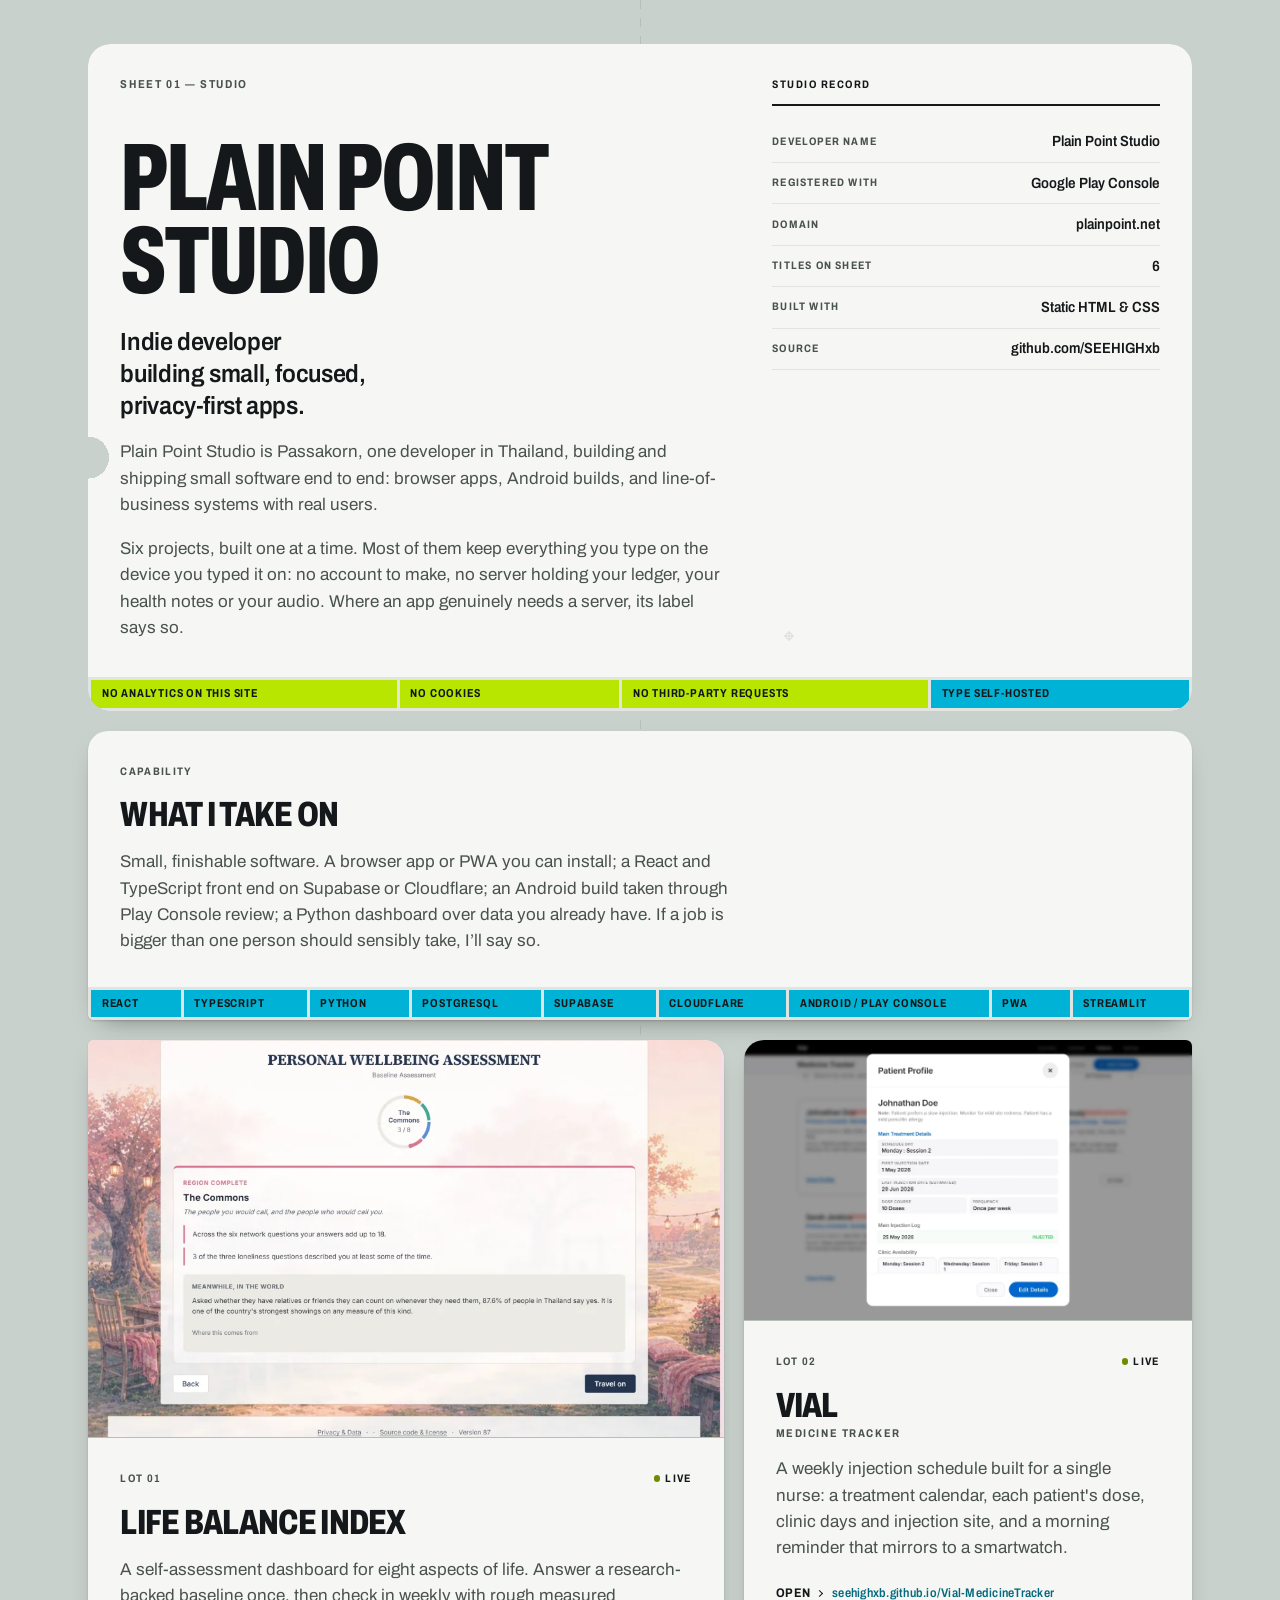
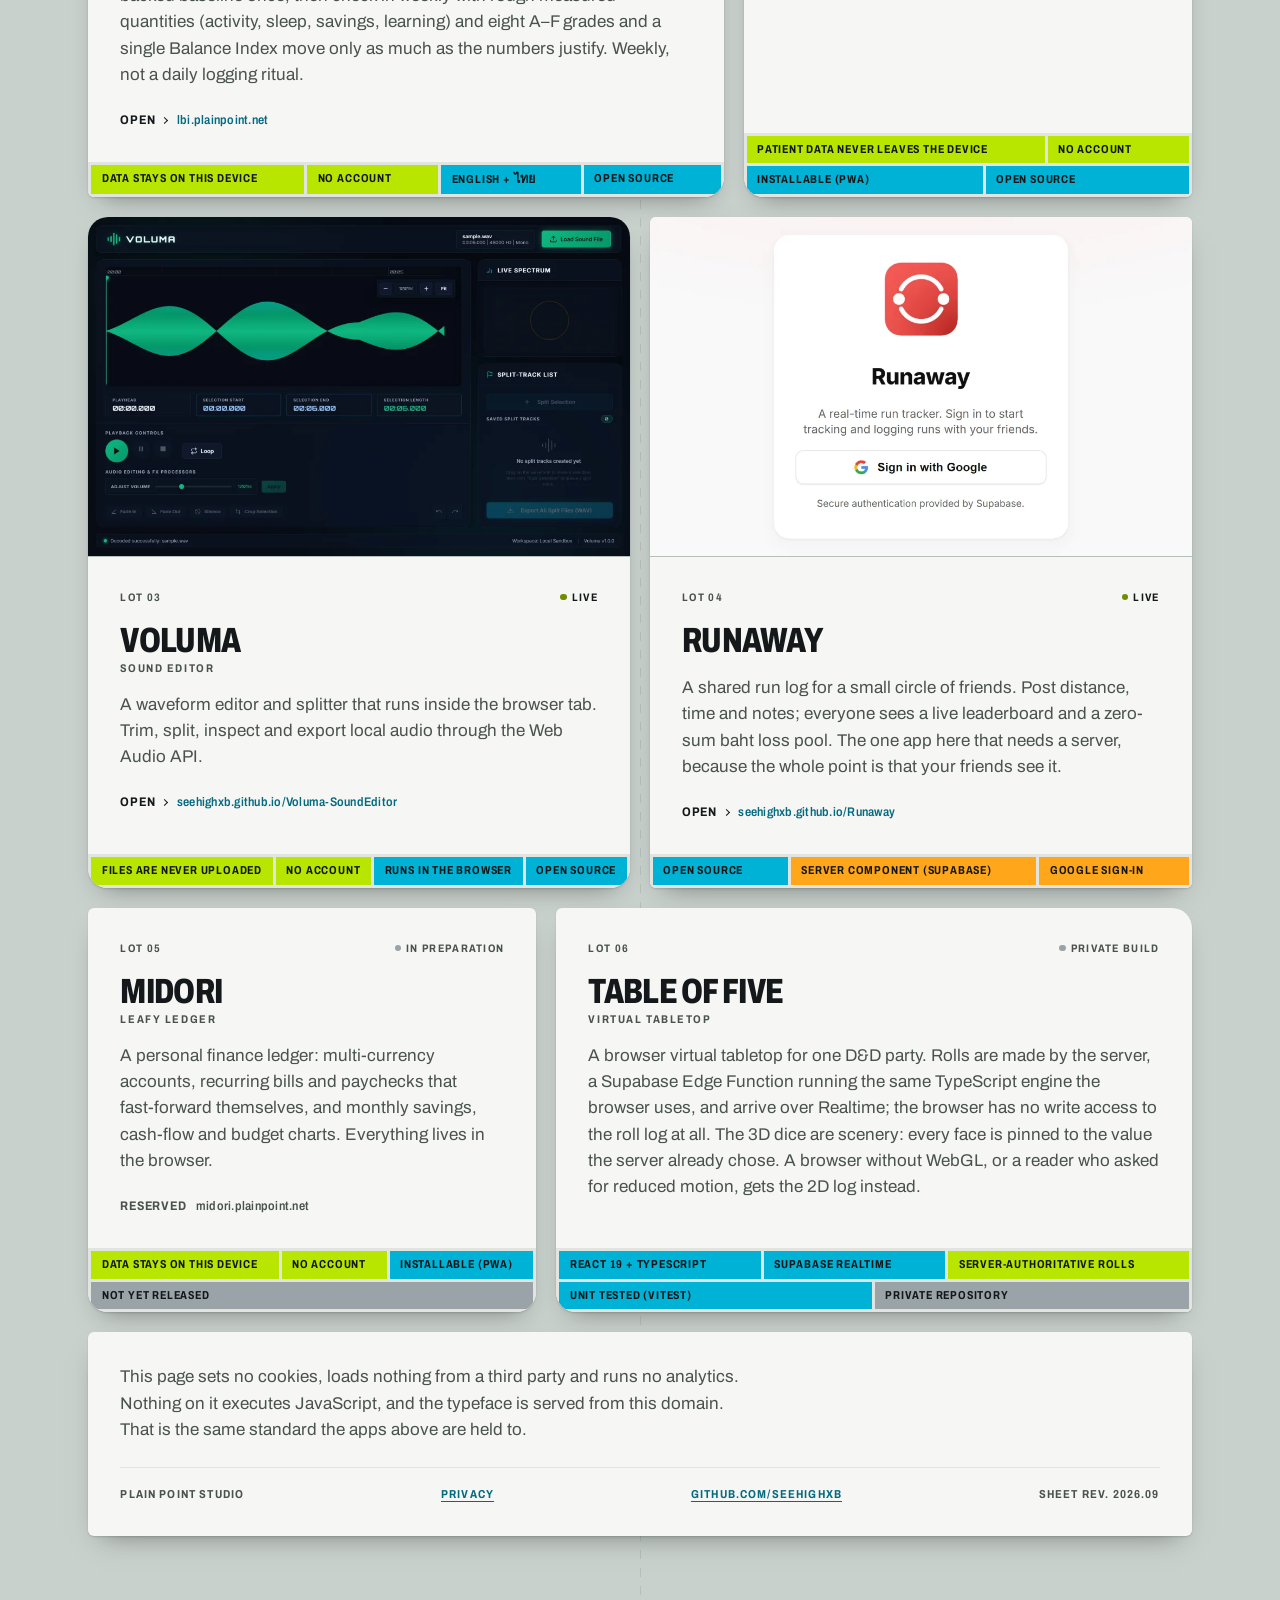
==== index.html @ 654d8df5 "fix: drop the claims School Finance System was backing That project is not on the sheet, so the Djan" ====
<!doctype html>
<html lang="en">
<head>
<meta charset="utf-8">
<meta name="viewport" content="width=device-width, initial-scale=1">
<title>Plain Point Studio — small, focused, privacy-first apps</title>
<meta name="description" content="Plain Point Studio is Passakorn, an indie developer in Thailand building small, focused, privacy-first apps: Life Balance Index, Midori, Vial, Voluma, Runaway and Table of Five.">
<meta name="color-scheme" content="light">
<meta name="theme-color" content="#c9d1cc">
<link rel="canonical" href="https://plainpoint.net/">
<meta property="og:type" content="website">
<meta property="og:url" content="https://plainpoint.net/">
<meta property="og:site_name" content="Plain Point Studio">
<meta property="og:title" content="Plain Point Studio">
<meta property="og:description" content="Indie developer building small, focused, privacy-first apps.">
<meta property="og:image" content="https://plainpoint.net/og.png">
<meta property="og:image:width" content="1200">
<meta property="og:image:height" content="630">
<meta property="og:image:alt" content="Plain Point Studio — indie developer building small, focused, privacy-first apps.">
<meta name="twitter:card" content="summary_large_image">
<link rel="icon" href="favicon.svg" type="image/svg+xml">
<link rel="preload" href="fonts/archivo-latin-var.woff2" as="font" type="font/woff2" crossorigin>
<link rel="stylesheet" href="styles.css">
<script type="application/ld+json">
{
  "@context": "https://schema.org",
  "@type": "Organization",
  "name": "Plain Point Studio",
  "url": "https://plainpoint.net/",
  "description": "Indie developer building small, focused, privacy-first apps.",
  "sameAs": ["https://github.com/SEEHIGHxb"]
}
</script>
</head>
<body>
<!--
THESIS: A developer page that proves its privacy claim instead of asserting it — every app
carries an honest label, including the one that needs a server. Refuses the indie-dev
portfolio's uniform card grid.
OWN-WORLD: A dispensary label sheet. Cool grey liner stock with a perforated backing slit,
die-cut off-white labels in mixed formats and mixed die profiles, condensed Archivo ink, and
saturated auxiliary strips (chartreuse = on-device, amber = notice, cyan = platform).
STORY: A Play reviewer or curious visitor sees a real studio, reads exactly what each app does
with their data, and opens any live app in one click.
FIRST VIEWPORT: Full-width master label — studio name set condensed at display scale and the
tagline beneath on the left, the studio record and registration mark filling the right field,
and this site's own auxiliary strips across the foot as first proof.
FORM: Dispensary label sheet; candidate 4 of the grounded list; staging kept native to the
sheet (mixed die profiles, tab notch, asymmetric first catalogue row); seed key 5f1e00cd.
FINISH: unreviewed and undocumented is unfinished; this build ends with the finish review, the verdict, and DESIGN.md
-->

<a class="skip" href="#catalogue">Skip to the apps</a>

<div class="sheet">

  <header class="label label--master">
    <div class="label__body master">
      <div>
        <p class="stock">Sheet 01 — Studio</p>
        <h1>Plain&nbsp;Point<br>Studio</h1>
        <p class="lede">Indie developer building small, focused, privacy-first apps.</p>
        <p class="prose">Plain Point Studio is Passakorn, one developer in Thailand, building and
          shipping small software end to end: browser apps, Android builds, and line-of-business
          systems with real users.</p>
        <p class="prose">Six projects, built one at a time. Most of them keep everything you type
          on the device you typed it on: no account to make, no server holding your ledger,
          your health notes or your audio. Where an app genuinely needs a server, its label
          says so.</p>
      </div>

      <div class="record">
        <p class="record__title">Studio record</p>
        <dl class="record__list">
          <div><dt>Developer name</dt><dd>Plain Point Studio</dd></div>
          <div><dt>Registered with</dt><dd>Google Play Console</dd></div>
          <div><dt>Domain</dt><dd>plainpoint.net</dd></div>
          <div><dt>Titles on sheet</dt><dd>6</dd></div>
          <div><dt>Built with</dt><dd>Static HTML &amp; CSS</dd></div>
          <div><dt>Source</dt><dd>github.com/SEEHIGHxb</dd></div>
        </dl>
        <svg class="reg" viewBox="0 0 40 40" aria-hidden="true" focusable="false">
          <circle cx="20" cy="20" r="13" fill="none" stroke="currentColor" stroke-width="1.5"/>
          <circle cx="20" cy="20" r="4.5" fill="none" stroke="currentColor" stroke-width="1.5"/>
          <path d="M20 0v11M20 29v11M0 20h11M29 20h11" stroke="currentColor" stroke-width="1.5"/>
        </svg>
      </div>
    </div>
    <ul class="strips" role="list">
      <li class="strip strip--good">No analytics on this site</li>
      <li class="strip strip--good">No cookies</li>
      <li class="strip strip--good">No third-party requests</li>
      <li class="strip strip--info">Type self-hosted</li>
    </ul>
  </header>

  <section class="label label--brief" aria-labelledby="brief">
    <div class="label__body">
      <p class="lot"><span>Capability</span></p>
      <h2 class="brief__h" id="brief">What I take on</h2>
      <p class="prose">Small, finishable software. A browser app or PWA you can install; a React
        and TypeScript front end on Supabase or Cloudflare; an Android build taken through Play
        Console review; a Python dashboard over data you already have. If a job is bigger than one
        person should sensibly take, I’ll say so.</p>
    </div>
    <ul class="strips" role="list">
      <li class="strip strip--info">React</li>
      <li class="strip strip--info">TypeScript</li>
      <li class="strip strip--info">Python</li>
      <li class="strip strip--info">PostgreSQL</li>
      <li class="strip strip--info">Supabase</li>
      <li class="strip strip--info">Cloudflare</li>
      <li class="strip strip--info">Android / Play Console</li>
      <li class="strip strip--info">PWA</li>
      <li class="strip strip--info">Streamlit</li>
    </ul>
  </section>

  <main class="catalogue" id="catalogue" tabindex="-1">
    <h2 class="sr-only">Apps by Plain Point Studio</h2>

    <article class="label label--wide">
      <div class="specimen">
        <img src="shots/lbi.webp" width="1000" height="625" loading="lazy" decoding="async"
          alt="Life Balance Index: a region summary card headed The Commons, with a progress ring reading three of eight and a Thailand benchmark figure beneath it.">
      </div>
      <div class="label__body">
        <p class="lot"><span>Lot 01</span><span class="lot__state is-live">Live</span></p>
        <h3><a href="https://lbi.plainpoint.net/" target="_blank" rel="noopener">Life Balance Index<span class="sr-only"> (openslbi.plainpoint.net in a new tab)</span></a></h3>
        <p class="prose">A self-assessment dashboard for eight aspects of life. Answer a
          research-backed baseline once, then check in weekly with rough measured quantities
          (activity, sleep, savings, learning) and eight A–F grades and a single Balance Index
          move only as much as the numbers justify. Weekly, not a daily logging ritual.</p>
        <p class="go"><span class="go__do">Open</span><span class="go__host">lbi.plainpoint.net</span></p>
      </div>
      <ul class="strips" role="list">
        <li class="strip strip--good">Data stays on this device</li>
        <li class="strip strip--good">No account</li>
        <li class="strip strip--info">English + <span lang="th" class="th">ไทย</span></li>
        <li class="strip strip--info">Open source</li>
      </ul>
    </article>
    <article class="label label--tall">
      <div class="specimen">
        <img src="shots/vial.webp" width="1000" height="625" loading="lazy" decoding="async"
          alt="Vial: a patient profile dialog showing schedule day, first and last injection dates, dose course, frequency and an injection log.">
      </div>
      <div class="label__body">
        <p class="lot"><span>Lot 02</span><span class="lot__state is-live">Live</span></p>
        <h3><a href="https://seehighxb.github.io/Vial-MedicineTracker/" target="_blank" rel="noopener">Vial<span class="sr-only"> (opensseehighxb.github.io/Vial-MedicineTracker in a new tab)</span></a><span class="sub">Medicine Tracker</span></h3>
        <p class="prose">A weekly injection schedule built for a single nurse: a treatment
          calendar, each patient's dose, clinic days and injection site, and a morning
          reminder that mirrors to a smartwatch.</p>
        <p class="go"><span class="go__do">Open</span><span class="go__host">seehighxb.github.io/Vial-MedicineTracker</span></p>
      </div>
      <ul class="strips" role="list">
        <li class="strip strip--good">Patient data never leaves the device</li>
        <li class="strip strip--good">No account</li>
        <li class="strip strip--info">Installable (PWA)</li>
        <li class="strip strip--info">Open source</li>
      </ul>
    </article>
    <article class="label label--halfA">
      <div class="specimen">
        <img src="shots/voluma.webp" width="1000" height="625" loading="lazy" decoding="async"
          alt="Voluma: a dark waveform editor with a decoded six-second file, playback and fade controls, and a split-track panel.">
      </div>
      <div class="label__body">
        <p class="lot"><span>Lot 03</span><span class="lot__state is-live">Live</span></p>
        <h3><a href="https://seehighxb.github.io/Voluma-SoundEditor/" target="_blank" rel="noopener">Voluma<span class="sr-only"> (opensseehighxb.github.io/Voluma-SoundEditor in a new tab)</span></a><span class="sub">Sound Editor</span></h3>
        <p class="prose">A waveform editor and splitter that runs inside the browser tab. Trim,
          split, inspect and export local audio through the Web Audio API.</p>
        <p class="go"><span class="go__do">Open</span><span class="go__host">seehighxb.github.io/Voluma-SoundEditor</span></p>
      </div>
      <ul class="strips" role="list">
        <li class="strip strip--good">Files are never uploaded</li>
        <li class="strip strip--good">No account</li>
        <li class="strip strip--info">Runs in the browser</li>
        <li class="strip strip--info">Open source</li>
      </ul>
    </article>
    <article class="label label--halfB">
      <div class="specimen">
        <img src="shots/runaway.webp" width="1000" height="625" loading="lazy" decoding="async"
          alt="Runaway: the sign-in card, offering Google sign-in through Supabase.">
      </div>
      <div class="label__body">
        <p class="lot"><span>Lot 04</span><span class="lot__state is-live">Live</span></p>
        <h3><a href="https://seehighxb.github.io/Runaway/" target="_blank" rel="noopener">Runaway<span class="sr-only"> (opensseehighxb.github.io/Runaway in a new tab)</span></a></h3>
        <p class="prose">A shared run log for a small circle of friends. Post distance, time and
          notes; everyone sees a live leaderboard and a zero-sum baht loss pool. The one app
          here that needs a server, because the whole point is that your friends see it.</p>
        <p class="go"><span class="go__do">Open</span><span class="go__host">seehighxb.github.io/Runaway</span></p>
      </div>
      <ul class="strips" role="list">
        <li class="strip strip--info">Open source</li>
        <li class="strip strip--note">Server component (Supabase)</li>
        <li class="strip strip--note">Google sign-in</li>
      </ul>
    </article>
    <article class="label label--short">
      <div class="label__body">
        <p class="lot"><span>Lot 05</span><span class="lot__state is-pending">In preparation</span></p>
        <h3>Midori<span class="sub">Leafy Ledger</span></h3>
        <p class="prose">A personal finance ledger: multi-currency accounts, recurring bills and
          paychecks that fast-forward themselves, and monthly savings, cash-flow and budget
          charts. Everything lives in the browser.</p>
        <p class="go go--pending"><span class="go__do">Reserved</span><span class="go__host">midori.plainpoint.net</span></p>
      </div>
      <ul class="strips" role="list">
        <li class="strip strip--good">Data stays on this device</li>
        <li class="strip strip--good">No account</li>
        <li class="strip strip--info">Installable (PWA)</li>
        <li class="strip strip--hold">Not yet released</li>
      </ul>
    </article>
    <article class="label label--long">
      <div class="label__body">
        <p class="lot"><span>Lot 06</span><span class="lot__state is-pending">Private build</span></p>
        <h3>Table of Five<span class="sub">Virtual Tabletop</span></h3>
        <p class="prose">A browser virtual tabletop for one D&amp;D party. Rolls are made by the
          server, a Supabase Edge Function running the same TypeScript engine the browser uses, and
          arrive over Realtime; the browser has no write access to the roll log at all. The 3D dice
          are scenery: every face is pinned to the value the server already chose. A browser without
          WebGL, or a reader who asked for reduced motion, gets the 2D log instead.</p>
      </div>
      <ul class="strips" role="list">
        <li class="strip strip--info">React 19 + TypeScript</li>
        <li class="strip strip--info">Supabase Realtime</li>
        <li class="strip strip--good">Server-authoritative rolls</li>
        <li class="strip strip--info">Unit tested (Vitest)</li>
        <li class="strip strip--hold">Private repository</li>
      </ul>
    </article>
  </main>

  <footer class="label label--footer">
    <div class="label__body">
      <p class="prose">This page sets no cookies, loads nothing from a third party and runs no
        analytics. Nothing on it executes JavaScript, and the typeface is served from this
        domain. That is the same standard the apps above are held to.</p>
      <p class="colophon">
        <span>Plain Point Studio</span>
        <span><a href="/privacy.html">Privacy</a></span>
        <span><a href="https://github.com/SEEHIGHxb" target="_blank" rel="noopener">github.com/SEEHIGHxb</a></span>
        <span>Sheet rev. 2026.09</span>
      </p>
    </div>
  </footer>

</div>
</body>
</html>
---- styles.css ----
@font-face {
  font-family: "Archivo";
  src: url("fonts/archivo-latin-var.woff2") format("woff2");
  font-weight: 100 900;
  font-stretch: 62% 125%;
  font-style: normal;
  font-display: swap;
  unicode-range: U+0000-00FF, U+0131, U+0152-0153, U+02BB-02BC, U+02C6, U+02DA, U+02DC,
    U+2000-206F, U+2074, U+20AC, U+2122, U+2191, U+2193, U+2212, U+2215, U+FEFF, U+FFFD;
}

@font-face {
  font-family: "Archivo";
  src: url("fonts/archivo-latin-ext-var.woff2") format("woff2");
  font-weight: 100 900;
  font-stretch: 62% 125%;
  font-style: normal;
  font-display: swap;
  unicode-range: U+0100-024F, U+0259, U+1E00-1EFF, U+2020, U+20A0-20AB, U+20AD-20CF,
    U+2113, U+2C60-2C7F, U+A720-A7FF;
}

:root {
  --liner: #c9d1cc;
  --liner-deep: #a9b4ae;
  --liner-line: #b6c0ba;
  --stock: #f6f7f4;
  --stock-back: #e2e5df;
  --ink: #15181a;
  --ink-soft: #4a524e;
  --good: #b8e600;
  --note: #ffa61a;
  --info: #00b3d6;
  --hold: #9aa3a8;
  --url: #056a80;
  --radius: 14px;
  --ease: cubic-bezier(0.16, 1, 0.3, 1);
}

*,
*::before,
*::after { box-sizing: border-box; }

html { -webkit-text-size-adjust: 100%; }

body {
  margin: 0;
  background-color: var(--liner);
  background-image:
    repeating-linear-gradient(to bottom, var(--liner-line) 0 9px, transparent 9px 18px);
  background-size: 1px 100%;
  background-position: 50% 0;
  background-repeat: repeat-y;
  color: var(--ink);
  font-family: "Archivo", "Helvetica Neue", Arial, sans-serif;
  font-size: clamp(1rem, 0.96rem + 0.2vw, 1.0625rem);
  line-height: 1.55;
  font-variant-numeric: tabular-nums;
}

.sr-only {
  position: absolute;
  width: 1px;
  height: 1px;
  padding: 0;
  margin: -1px;
  overflow: hidden;
  clip-path: inset(50%);
  white-space: nowrap;
}

.skip {
  position: absolute;
  left: -9999px;
  top: 0;
  z-index: 10;
  background: var(--ink);
  color: var(--stock);
  padding: 0.75rem 1.25rem;
  font-weight: 700;
  text-decoration: none;
}

.skip:focus { left: 0; }

a { color: inherit; }

/* :focus first so Safari < 15.4, which discards the :focus-visible rules, still shows a ring */
:focus {
  outline: 3px solid var(--ink);
  outline-offset: 3px;
}

:focus:not(:focus-visible) { outline: none; }

:focus-visible {
  outline: 3px solid var(--ink);
  outline-offset: 3px;
}

/* the click target is the whole label body, so put the ring there too */
@supports selector(:has(a)) {
  .label__body h3 a:focus-visible { outline: none; }

  .catalogue .label:has(h3 a:focus-visible) {
    outline: 3px solid var(--ink);
    outline-offset: 3px;
  }
}

/* ---------- the sheet ---------- */

.sheet {
  max-width: 1180px;
  margin: 0 auto;
  padding: clamp(1rem, 3.4vw, 3rem) clamp(0.9rem, 3vw, 2.5rem) clamp(2.5rem, 6vw, 5rem);
  display: grid;
  gap: clamp(0.75rem, 1.6vw, 1.25rem);
}

/* ---------- labels ---------- */

.label {
  position: relative;
  background: var(--stock);
  border-radius: var(--radius);
  box-shadow: 0 1px 2px rgba(21, 24, 26, 0.16), 0 12px 26px -14px rgba(21, 24, 26, 0.5);
  overflow: hidden;
  display: flex;
  flex-direction: column;
  transition: transform 0.4s var(--ease), box-shadow 0.4s var(--ease);
}

.label__body {
  position: relative; /* scopes the stretched link so it never covers the strips */
  padding: clamp(1.25rem, 2.6vw, 2rem);
  flex: 1;
}

/* mixed die profiles — each format is cut differently */
.label--master {
  border-radius: 22px;
  -webkit-mask-image: radial-gradient(circle 21px at 0 62%, transparent 21px, #000 21px);
  mask-image: radial-gradient(circle 21px at 0 62%, transparent 21px, #000 21px);
  -webkit-mask-repeat: no-repeat;
  mask-repeat: no-repeat;
}

.label--wide { border-radius: 6px 20px 20px 6px; }
.label--tall { border-radius: 20px 6px 6px 20px; }
.label--halfA { border-radius: 20px; }
.label--halfB { border-radius: 6px; }
.label--short { border-radius: 6px 6px 20px 20px; }
.label--long { border-radius: 6px 20px 6px 20px; }
.label--brief { border-radius: 20px 20px 6px 6px; }
.label--footer { border-radius: 6px; }

.catalogue .label:hover,
.catalogue .label:focus-within {
  transform: translateY(-3px);
  box-shadow: 0 2px 4px rgba(21, 24, 26, 0.18), 0 26px 40px -20px rgba(21, 24, 26, 0.62);
}

/* whole label is the link target */
.label__body h3 a::before {
  content: "";
  position: absolute;
  inset: 0;
  z-index: 1;
}

/* ---------- master label ---------- */

.label--master .label__body { padding-bottom: clamp(1.5rem, 3vw, 2.25rem); }

.stock {
  margin: 0 0 clamp(1.5rem, 4vw, 2.75rem);
  font-size: 0.72rem;
  font-weight: 700;
  font-stretch: 84%;
  letter-spacing: 0.14em;
  text-transform: uppercase;
  color: var(--ink-soft);
}

h1 {
  margin: 0;
  font-size: clamp(3rem, 11.5vw, 6rem);
  font-weight: 800;
  font-stretch: 66%;
  line-height: 0.86;
  letter-spacing: -0.025em;
  text-transform: uppercase;
}

.lede {
  margin: clamp(1rem, 2vw, 1.5rem) 0 0;
  font-size: clamp(1.1rem, 0.95rem + 0.8vw, 1.55rem);
  font-weight: 600;
  font-stretch: 92%;
  line-height: 1.28;
  letter-spacing: -0.015em;
  max-width: 24ch;
  text-wrap: balance;
}

.prose {
  margin: 1.1rem 0 0;
  max-width: 64ch;
  color: var(--ink-soft);
  text-wrap: pretty;
}

.master {
  display: grid;
  gap: clamp(2rem, 4vw, 3.5rem);
}

.record {
  display: flex;
  flex-direction: column;
  align-items: flex-start;
}

.record__title {
  margin: 0 0 1rem;
  padding-bottom: 0.7rem;
  width: 100%;
  border-bottom: 2px solid var(--ink);
  font-size: 0.68rem;
  font-weight: 700;
  font-stretch: 84%;
  letter-spacing: 0.14em;
  text-transform: uppercase;
}

.record__list {
  margin: 0;
  width: 100%;
}

.record__list > div {
  display: flex;
  flex-wrap: wrap;
  justify-content: space-between;
  gap: 0.25rem 1rem;
  padding: 0.55rem 0;
  border-bottom: 1px solid var(--stock-back);
}

.record__list dt {
  font-size: 0.68rem;
  font-weight: 700;
  font-stretch: 84%;
  letter-spacing: 0.11em;
  text-transform: uppercase;
  color: var(--ink-soft);
  padding-top: 0.15rem;
}

.record__list dd {
  margin: 0;
  font-weight: 600;
  font-stretch: 88%;
  font-size: 0.92rem;
  text-align: right;
}

.reg {
  width: 34px;
  height: 34px;
  margin-top: auto;
  padding-top: 1.5rem;
  color: var(--liner-deep);
}

/* ---------- auxiliary strips ---------- */

.strips {
  list-style: none;
  display: flex;
  flex-wrap: wrap;
  gap: 3px;
  margin: 0;
  padding: 3px;
  background: var(--stock-back);
}

.strip {
  flex: 1 1 auto;
  padding: 0.6em 0.9em;
  font-size: 0.72rem;
  font-weight: 700;
  font-stretch: 80%;
  letter-spacing: 0.07em;
  line-height: 1.2;
  text-transform: uppercase;
  color: var(--ink);
  white-space: nowrap;
}

/* Thai is outside the Archivo subset — name the fallback rather than leave it to chance */
.th {
  font-family: "Noto Sans Thai", "Leelawadee UI", "Thonburi", sans-serif;
  font-weight: 700;
  font-size: 1.1em;
  text-transform: none;
  letter-spacing: normal;
}

.strip--good { background: var(--good); }
.strip--note { background: var(--note); }
.strip--info { background: var(--info); }
.strip--hold { background: var(--hold); }

/* ---------- specimen window: the app itself, printed on the label ---------- */

.specimen {
  background: var(--stock-back);
  border-bottom: 1px solid var(--liner-line);
}

.specimen img {
  display: block;
  width: 100%;
  height: auto;
}

/* ---------- catalogue ---------- */

.catalogue {
  display: grid;
  grid-template-columns: repeat(12, 1fr);
  gap: clamp(0.75rem, 1.6vw, 1.25rem);
}

.catalogue > .label--wide { grid-column: span 7; }   /* row 1: both carry a specimen */
.catalogue > .label--tall { grid-column: span 5; }
.catalogue > .label--halfA { grid-column: span 6; }  /* row 2: both carry a specimen */
.catalogue > .label--halfB { grid-column: span 6; }
.catalogue > .label--short { grid-column: span 5; }  /* row 3: both are text only */
.catalogue > .label--long { grid-column: span 7; }

.lot {
  display: flex;
  justify-content: space-between;
  gap: 1rem;
  margin: 0 0 1.1rem;
  font-size: 0.68rem;
  font-weight: 700;
  font-stretch: 84%;
  letter-spacing: 0.12em;
  text-transform: uppercase;
  color: var(--ink-soft);
}

.lot__state {
  display: inline-flex;
  align-items: center;
  gap: 0.45em;
  color: var(--ink);
}

.lot__state::before {
  content: "";
  width: 0.6em;
  height: 0.6em;
  border-radius: 50%;
  background: currentColor;
}

.is-live::before { background: #6f8c00; }
.is-pending::before { background: var(--hold); }
.is-pending { color: var(--ink-soft); }

h3,
.brief__h {
  margin: 0;
  font-size: clamp(1.5rem, 1.15rem + 1.3vw, 2.25rem);
  font-weight: 800;
  font-stretch: 74%;
  line-height: 0.98;
  letter-spacing: -0.02em;
  text-transform: uppercase;
}

h3 a { text-decoration: none; }

.label:hover h3 a,
.label:focus-within h3 a {
  text-decoration: underline;
  text-decoration-thickness: 2px;
  text-underline-offset: 5px;
}

h3 .sub {
  display: block;
  margin-top: 0.35rem;
  font-size: 0.7rem;
  font-weight: 700;
  font-stretch: 84%;
  letter-spacing: 0.14em;
  color: var(--ink-soft);
}

.go {
  display: flex;
  flex-wrap: wrap;
  align-items: baseline;
  gap: 0.2rem 0.6rem;
  margin: 1.4rem 0 0;
  font-size: 0.78rem;
  font-weight: 700;
  font-stretch: 86%;
  letter-spacing: 0.06em;
  text-transform: uppercase;
}

/* drawn, not typed: U+2192 is absent from the Archivo subset and would fall back */
.go__do::after {
  content: "";
  display: inline-block;
  width: 0.4em;
  height: 0.4em;
  margin-left: 0.55em;
  vertical-align: 0.05em;
  border-top: 0.11em solid currentColor;
  border-right: 0.11em solid currentColor;
  transform: rotate(45deg);
  transition: transform 0.35s var(--ease);
}

.label:hover .go__do::after,
.label:focus-within .go__do::after { transform: rotate(45deg) translate(3px, -3px); }

.go__host {
  font-weight: 600;
  letter-spacing: 0.02em;
  text-transform: none;
  color: var(--url);
  overflow-wrap: break-word; /* Safari < 15.4 drops `anywhere` entirely */
  overflow-wrap: anywhere;
}

.go--pending { color: var(--ink-soft); }
.go--pending .go__do::after { display: none; }
.go--pending .go__host { color: var(--ink-soft); }

/* ---------- policy sheet ---------- */

main#policy {
  display: grid;
  gap: clamp(0.75rem, 1.6vw, 1.25rem);
}

.policy h2 {
  margin: 0 0 0.9rem;
  font-size: clamp(1.5rem, 1.15rem + 1.3vw, 2.25rem);
  font-weight: 800;
  font-stretch: 74%;
  line-height: 1;
  letter-spacing: -0.02em;
  text-transform: uppercase;
}

.policy h3 {
  margin: 1.6rem 0 0;
  font-size: 0.72rem;
  font-weight: 700;
  font-stretch: 84%;
  letter-spacing: 0.13em;
  text-transform: uppercase;
  color: var(--ink-soft);
}

.policy h3 + .prose,
.policy h3 + .plain { margin-top: 0.5rem; }

.policy .prose strong { color: var(--ink); }

.policy a {
  color: var(--url);
  text-decoration: underline;
  text-underline-offset: 3px;
}

.plain {
  margin: 1.1rem 0 0;
  padding-left: 1.1rem;
  max-width: 64ch;
  color: var(--ink-soft);
}

.plain li { margin-bottom: 0.4rem; }

.table-scroll {
  margin-top: 1.1rem;
  overflow-x: auto;
}

.grid {
  width: 100%;
  border-collapse: collapse;
  font-size: 0.92rem;
}

.grid th,
.grid td {
  padding: 0.6rem 0.9rem 0.6rem 0;
  text-align: left;
  border-bottom: 1px solid var(--stock-back);
}

.grid thead th {
  font-size: 0.68rem;
  font-weight: 700;
  font-stretch: 84%;
  letter-spacing: 0.12em;
  text-transform: uppercase;
  color: var(--ink-soft);
  border-bottom: 2px solid var(--ink);
}

.grid tbody th {
  font-weight: 600;
  font-stretch: 88%;
}

.grid td { color: var(--ink-soft); }

/* ---------- footer ---------- */

.label--footer .prose { margin-top: 0; }

.colophon {
  display: flex;
  flex-wrap: wrap;
  gap: 0.5rem clamp(1.25rem, 3vw, 2.5rem);
  margin: 1.5rem 0 0;
  padding-top: 1.1rem;
  border-top: 1px solid var(--stock-back);
  font-size: 0.72rem;
  font-weight: 700;
  font-stretch: 84%;
  letter-spacing: 0.1em;
  text-transform: uppercase;
  color: var(--ink-soft);
}

.colophon a {
  color: var(--url);
  text-decoration: underline;
  text-underline-offset: 3px;
}

.colophon { justify-content: space-between; }

/* ---------- adaptation ---------- */

@media (min-width: 900px) {
  .master { grid-template-columns: minmax(0, 1.55fr) minmax(280px, 1fr); }
}

@media (max-width: 1000px) {
  .catalogue > .label { grid-column: span 6; }
  .catalogue > .label--wide,
  .catalogue > .label--long { grid-column: span 12; }
}

@media (max-width: 680px) {
  body { background-image: none; }
  .catalogue > .label { grid-column: span 12; }
  .strip { flex: 1 1 45%; white-space: normal; }
  .lede { max-width: none; }
  .label--master {
    -webkit-mask-image: none;
    mask-image: none;
  }
}

/* ---------- one authored moment: the sheet is laid down ---------- */

@media (prefers-reduced-motion: no-preference) {
  .label { animation: settle 0.7s var(--ease) backwards; }
  .label--master { animation-delay: 0.04s; --tilt: -0.4deg; }
  .catalogue > .label:nth-child(2) { animation-delay: 0.16s; --tilt: 0.5deg; }
  .catalogue > .label:nth-child(3) { animation-delay: 0.24s; --tilt: -0.6deg; }
  .catalogue > .label:nth-child(4) { animation-delay: 0.32s; --tilt: 0.45deg; }
  .catalogue > .label:nth-child(5) { animation-delay: 0.4s; --tilt: -0.35deg; }
  .catalogue > .label:nth-child(6) { animation-delay: 0.48s; --tilt: 0.55deg; }
  .catalogue > .label:nth-child(7) { animation-delay: 0.56s; --tilt: -0.5deg; }
  .label--brief { animation-delay: 0.12s; --tilt: 0.35deg; }
  .label--footer { animation-delay: 0.64s; --tilt: 0.3deg; }
}

@media (prefers-reduced-motion: reduce) {
  .label,
  .go__do::after { transition: none; }
}

@keyframes settle {
  from {
    opacity: 0;
    transform: translateY(14px) rotate(var(--tilt, -0.4deg));
  }
  to {
    opacity: 1;
    transform: none;
  }
}
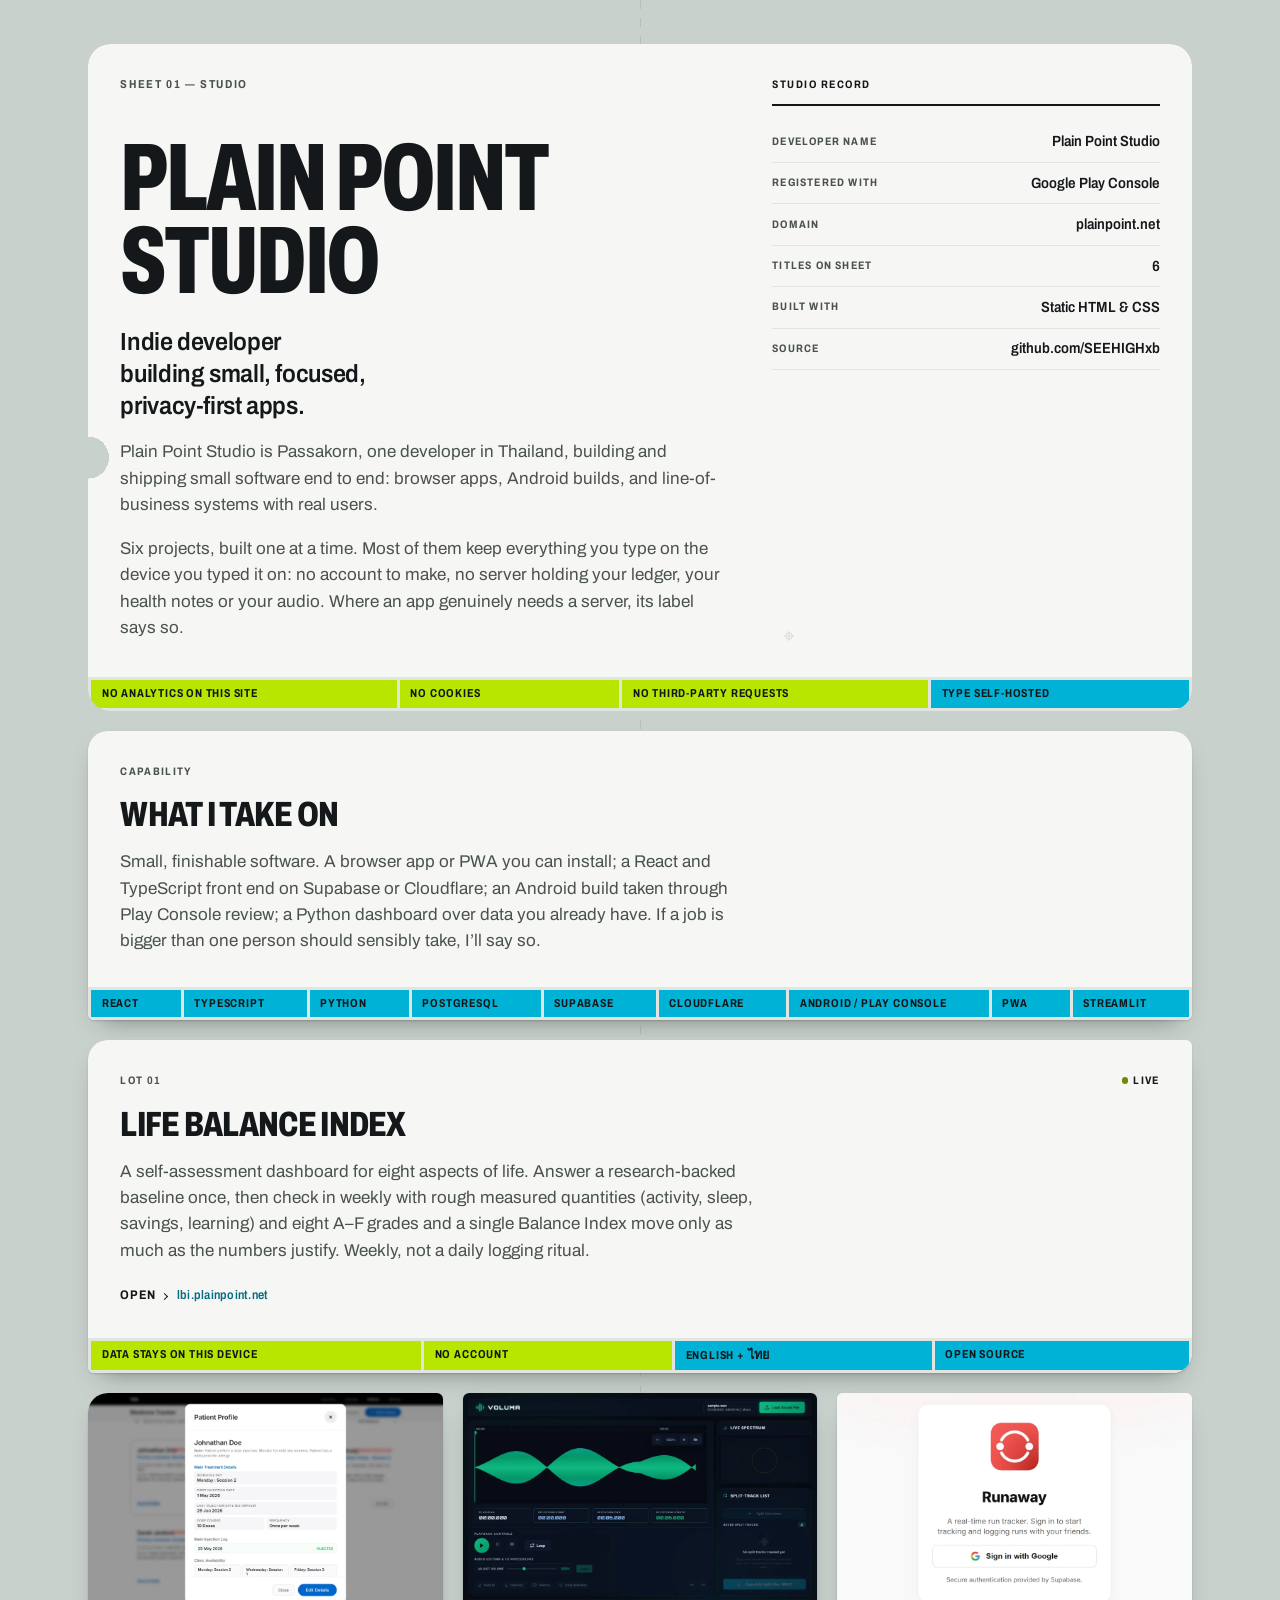
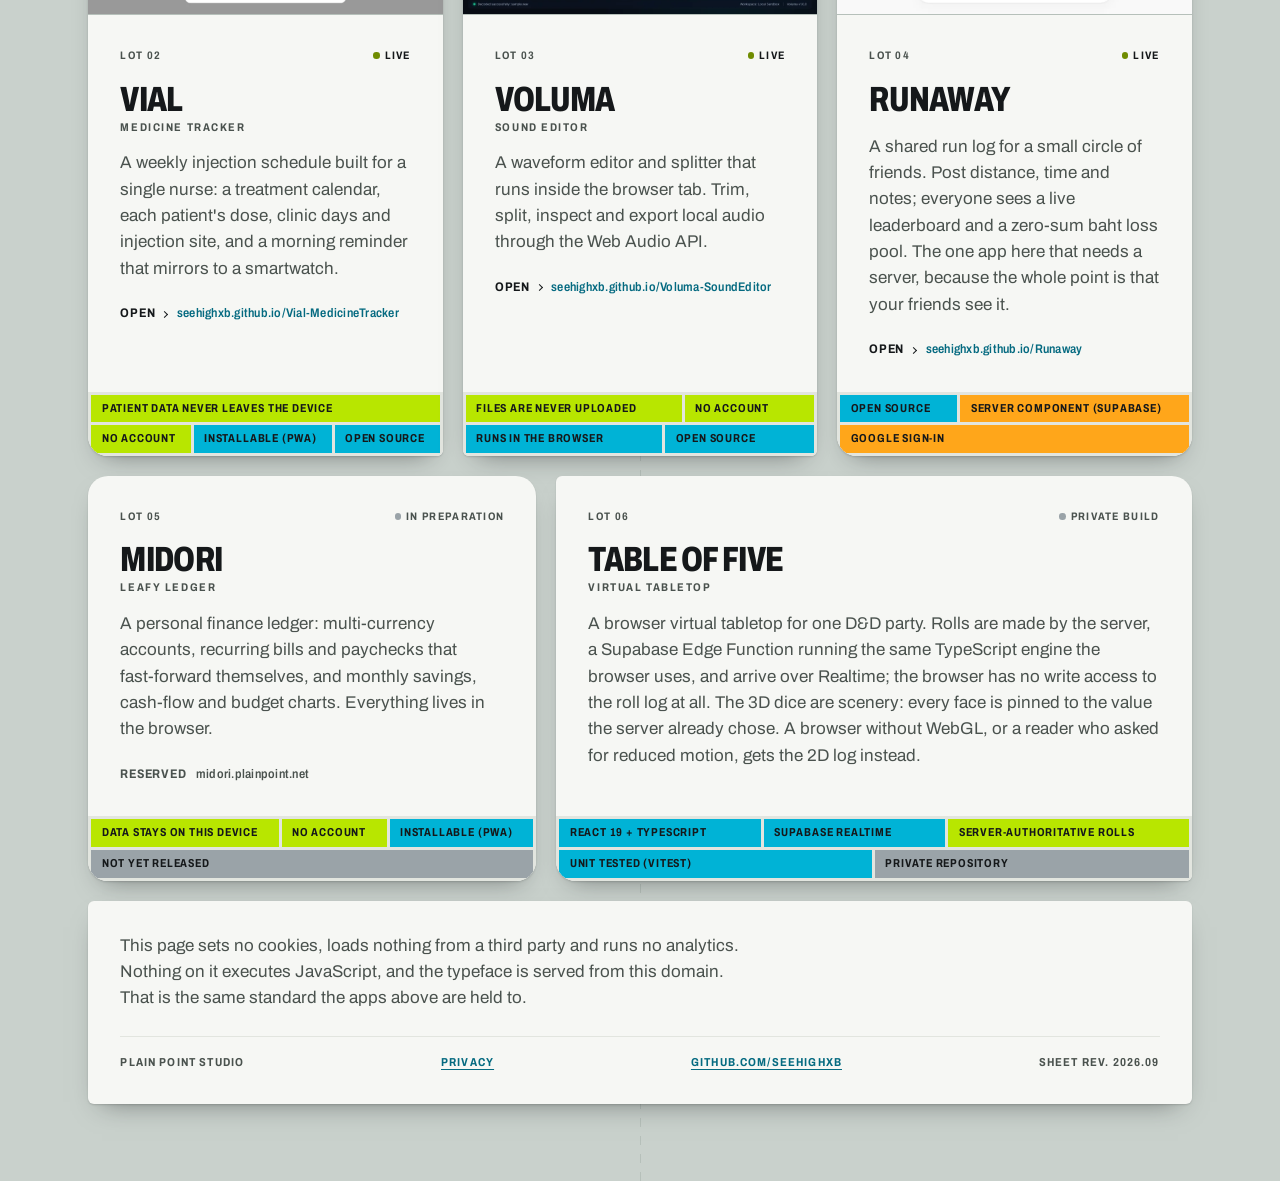
==== commit 662fa0a7: "fix: drop the Life Balance Index specimen Its interface is not final, and a photograph of a design s" ====
--- a/index.html
+++ b/index.html
@@ -119,11 +119,7 @@
   <main class="catalogue" id="catalogue" tabindex="-1">
     <h2 class="sr-only">Apps by Plain Point Studio</h2>
 
-    <article class="label label--wide">
-      <div class="specimen">
-        <img src="shots/lbi.webp" width="1000" height="625" loading="lazy" decoding="async"
-          alt="Life Balance Index: a region summary card headed The Commons, with a progress ring reading three of eight and a Thailand benchmark figure beneath it.">
-      </div>
+    <article class="label label--full">
       <div class="label__body">
         <p class="lot"><span>Lot 01</span><span class="lot__state is-live">Live</span></p>
         <h3><a href="https://lbi.plainpoint.net/" target="_blank" rel="noopener">Life Balance Index<span class="sr-only"> (openslbi.plainpoint.net in a new tab)</span></a></h3>
@@ -140,7 +136,7 @@
         <li class="strip strip--info">Open source</li>
       </ul>
     </article>
-    <article class="label label--tall">
+    <article class="label label--third1">
       <div class="specimen">
         <img src="shots/vial.webp" width="1000" height="625" loading="lazy" decoding="async"
           alt="Vial: a patient profile dialog showing schedule day, first and last injection dates, dose course, frequency and an injection log.">
@@ -160,7 +156,7 @@
         <li class="strip strip--info">Open source</li>
       </ul>
     </article>
-    <article class="label label--halfA">
+    <article class="label label--third2">
       <div class="specimen">
         <img src="shots/voluma.webp" width="1000" height="625" loading="lazy" decoding="async"
           alt="Voluma: a dark waveform editor with a decoded six-second file, playback and fade controls, and a split-track panel.">
@@ -179,7 +175,7 @@
         <li class="strip strip--info">Open source</li>
       </ul>
     </article>
-    <article class="label label--halfB">
+    <article class="label label--third3">
       <div class="specimen">
         <img src="shots/runaway.webp" width="1000" height="625" loading="lazy" decoding="async"
           alt="Runaway: the sign-in card, offering Google sign-in through Supabase.">
@@ -198,7 +194,7 @@
         <li class="strip strip--note">Google sign-in</li>
       </ul>
     </article>
-    <article class="label label--short">
+    <article class="label label--five">
       <div class="label__body">
         <p class="lot"><span>Lot 05</span><span class="lot__state is-pending">In preparation</span></p>
         <h3>Midori<span class="sub">Leafy Ledger</span></h3>
@@ -214,7 +210,7 @@
         <li class="strip strip--hold">Not yet released</li>
       </ul>
     </article>
-    <article class="label label--long">
+    <article class="label label--seven">
       <div class="label__body">
         <p class="lot"><span>Lot 06</span><span class="lot__state is-pending">Private build</span></p>
         <h3>Table of Five<span class="sub">Virtual Tabletop</span></h3>
--- a/styles.css
+++ b/styles.css
@@ -146,12 +146,12 @@
   mask-repeat: no-repeat;
 }
 
-.label--wide { border-radius: 6px 20px 20px 6px; }
-.label--tall { border-radius: 20px 6px 6px 20px; }
-.label--halfA { border-radius: 20px; }
-.label--halfB { border-radius: 6px; }
-.label--short { border-radius: 6px 6px 20px 20px; }
-.label--long { border-radius: 6px 20px 6px 20px; }
+.label--full { border-radius: 20px 6px 20px 6px; }
+.label--third1 { border-radius: 20px 6px 6px 20px; }
+.label--third2 { border-radius: 6px; }
+.label--third3 { border-radius: 6px 6px 20px 20px; }
+.label--five { border-radius: 20px; }
+.label--seven { border-radius: 6px 20px 6px 20px; }
 .label--brief { border-radius: 20px 20px 6px 6px; }
 .label--footer { border-radius: 6px; }
 
@@ -334,12 +334,12 @@
   gap: clamp(0.75rem, 1.6vw, 1.25rem);
 }
 
-.catalogue > .label--wide { grid-column: span 7; }   /* row 1: both carry a specimen */
-.catalogue > .label--tall { grid-column: span 5; }
-.catalogue > .label--halfA { grid-column: span 6; }  /* row 2: both carry a specimen */
-.catalogue > .label--halfB { grid-column: span 6; }
-.catalogue > .label--short { grid-column: span 5; }  /* row 3: both are text only */
-.catalogue > .label--long { grid-column: span 7; }
+.catalogue > .label--full { grid-column: span 12; }   /* row 1: text only, the full measure */
+.catalogue > .label--third1 { grid-column: span 4; }  /* row 2: all three carry a specimen */
+.catalogue > .label--third2 { grid-column: span 4; }
+.catalogue > .label--third3 { grid-column: span 4; }
+.catalogue > .label--five { grid-column: span 5; }    /* row 3: both are text only */
+.catalogue > .label--seven { grid-column: span 7; }
 
 .lot {
   display: flex;
@@ -563,8 +563,8 @@
 
 @media (max-width: 1000px) {
   .catalogue > .label { grid-column: span 6; }
-  .catalogue > .label--wide,
-  .catalogue > .label--long { grid-column: span 12; }
+  .catalogue > .label--full,
+  .catalogue > .label--seven { grid-column: span 12; }
 }
 
 @media (max-width: 680px) {
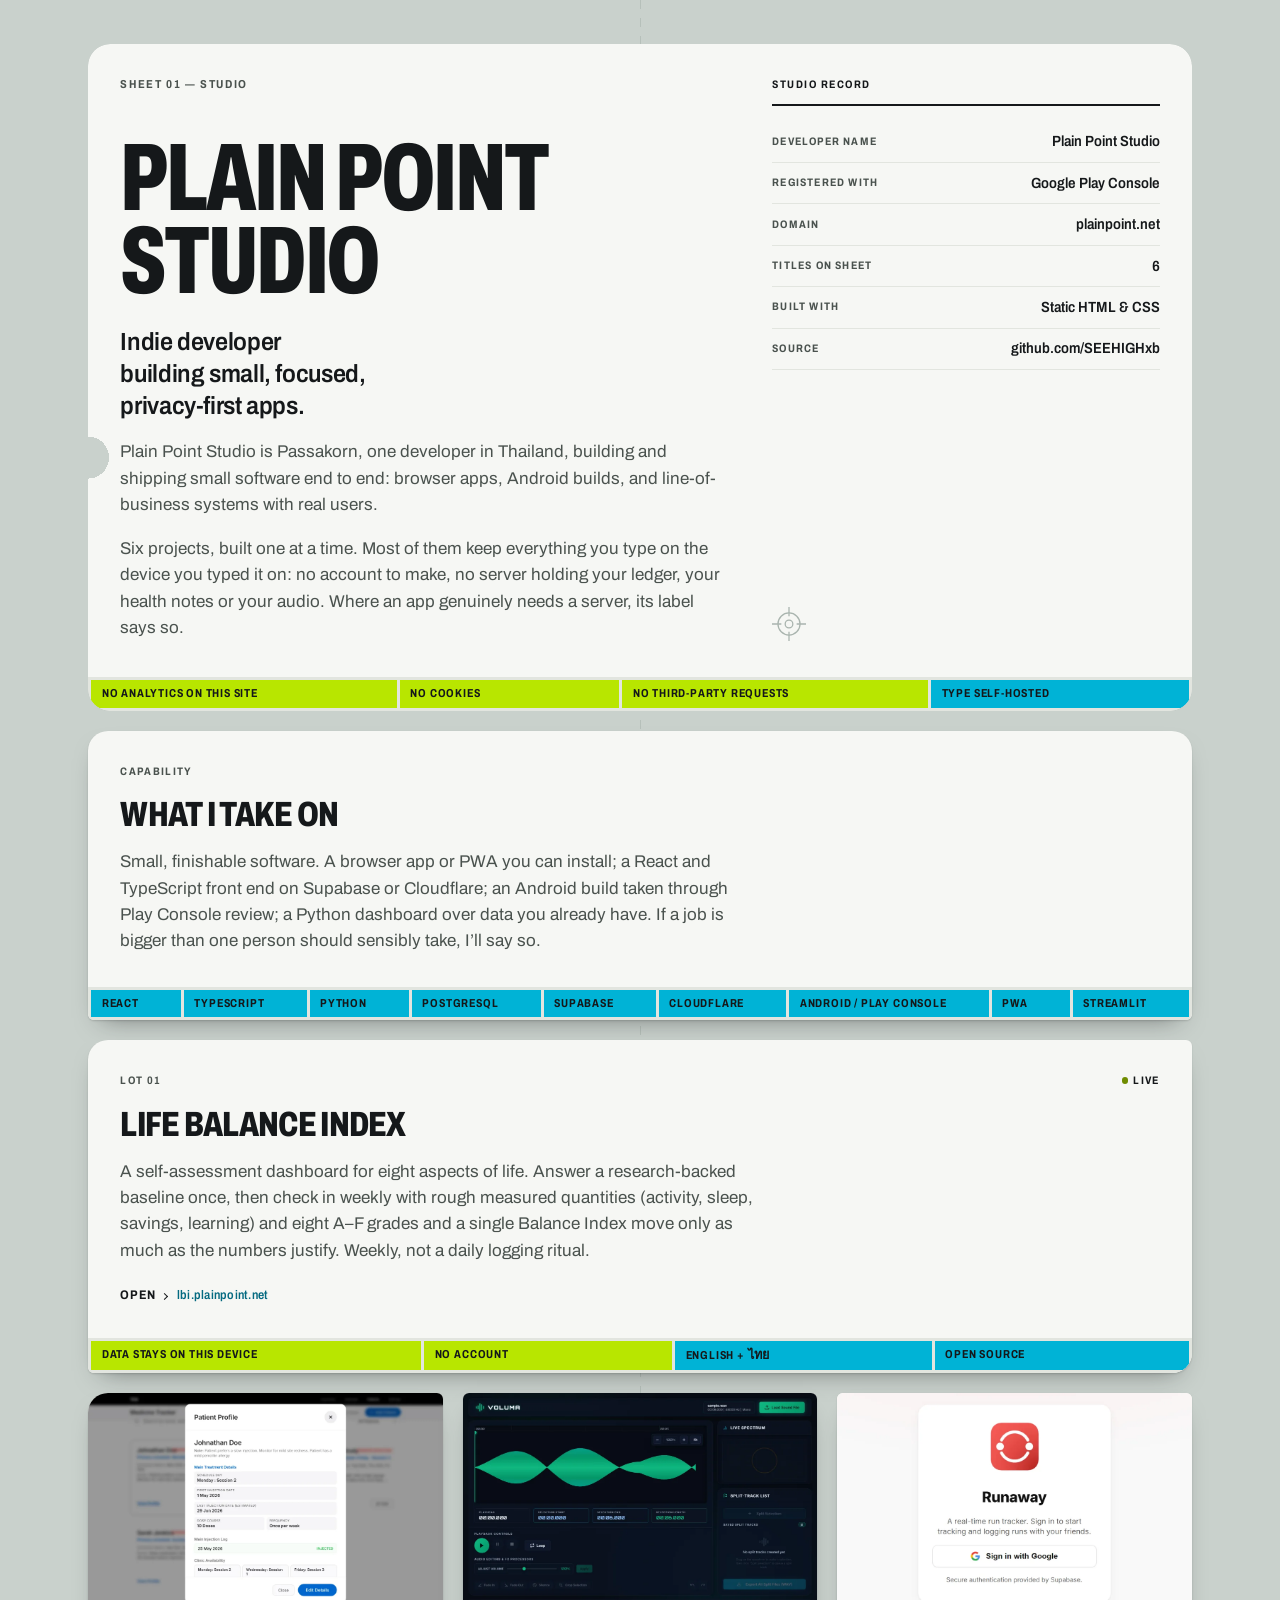
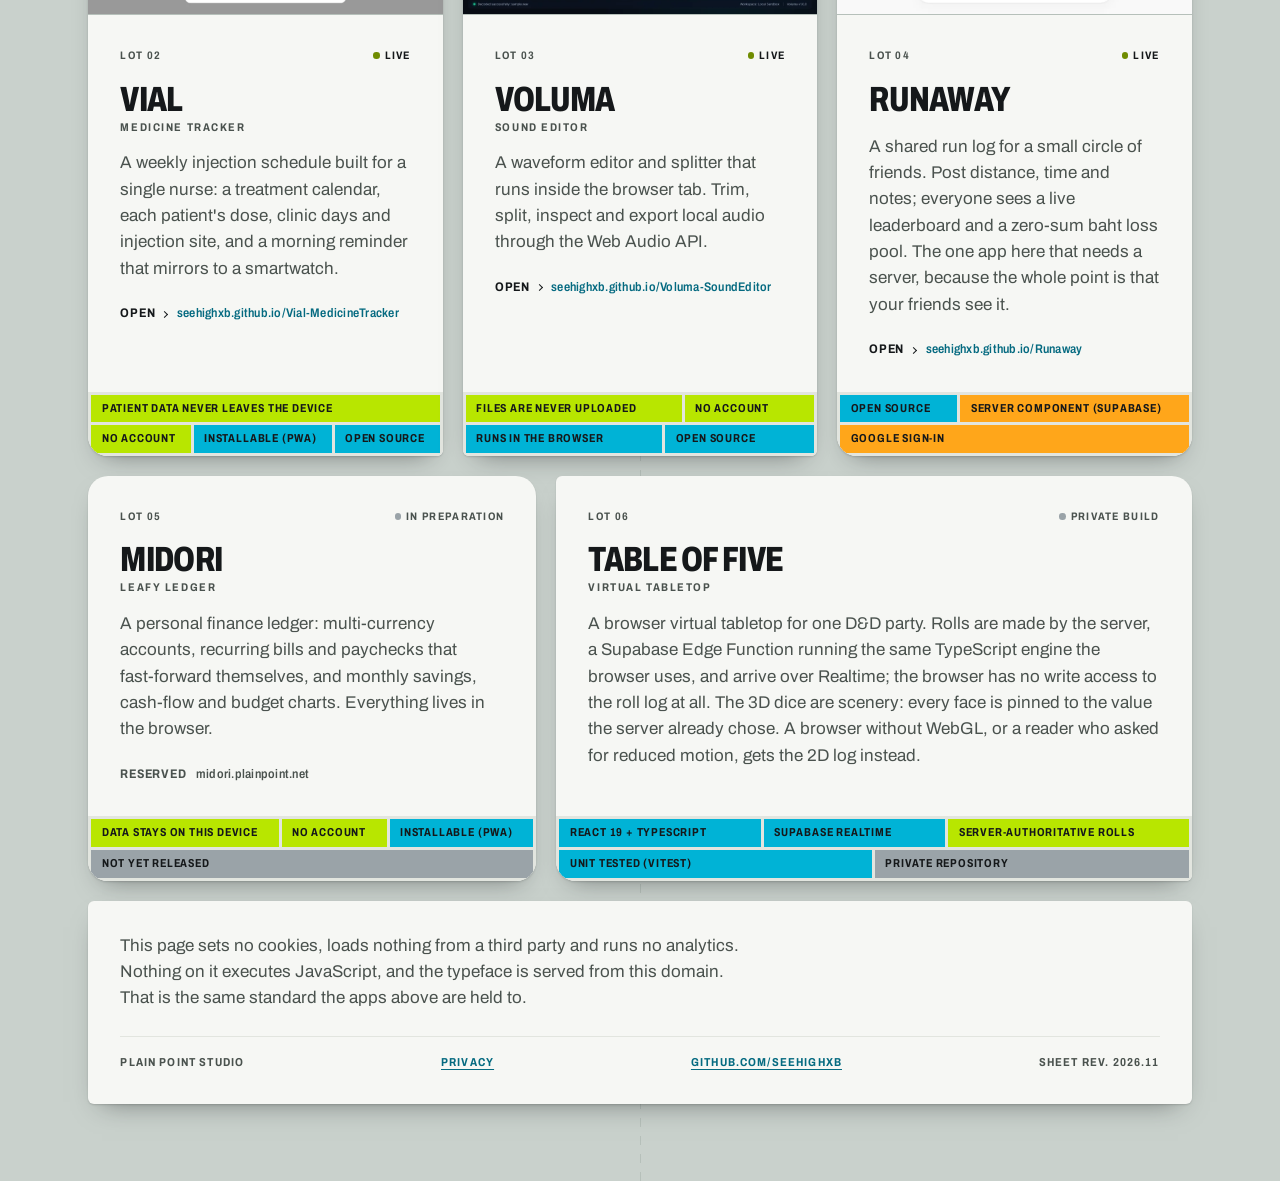
==== commit e82b74d0: "fix: second review pass — a11y text, privacy scope, layout - Screen-reader link text read "(openslbi" ====
--- a/index.html
+++ b/index.html
@@ -122,7 +122,7 @@
     <article class="label label--full">
       <div class="label__body">
         <p class="lot"><span>Lot 01</span><span class="lot__state is-live">Live</span></p>
-        <h3><a href="https://lbi.plainpoint.net/" target="_blank" rel="noopener">Life Balance Index<span class="sr-only"> (openslbi.plainpoint.net in a new tab)</span></a></h3>
+        <h3><a href="https://lbi.plainpoint.net/" target="_blank" rel="noopener">Life Balance Index<span class="sr-only"> (opens lbi.plainpoint.net in a new tab)</span></a></h3>
         <p class="prose">A self-assessment dashboard for eight aspects of life. Answer a
           research-backed baseline once, then check in weekly with rough measured quantities
           (activity, sleep, savings, learning) and eight A–F grades and a single Balance Index
@@ -143,7 +143,7 @@
       </div>
       <div class="label__body">
         <p class="lot"><span>Lot 02</span><span class="lot__state is-live">Live</span></p>
-        <h3><a href="https://seehighxb.github.io/Vial-MedicineTracker/" target="_blank" rel="noopener">Vial<span class="sr-only"> (opensseehighxb.github.io/Vial-MedicineTracker in a new tab)</span></a><span class="sub">Medicine Tracker</span></h3>
+        <h3><a href="https://seehighxb.github.io/Vial-MedicineTracker/" target="_blank" rel="noopener">Vial<span class="sr-only"> (opens seehighxb.github.io/Vial-MedicineTracker in a new tab)</span></a><span class="sub">Medicine Tracker</span></h3>
         <p class="prose">A weekly injection schedule built for a single nurse: a treatment
           calendar, each patient's dose, clinic days and injection site, and a morning
           reminder that mirrors to a smartwatch.</p>
@@ -163,7 +163,7 @@
       </div>
       <div class="label__body">
         <p class="lot"><span>Lot 03</span><span class="lot__state is-live">Live</span></p>
-        <h3><a href="https://seehighxb.github.io/Voluma-SoundEditor/" target="_blank" rel="noopener">Voluma<span class="sr-only"> (opensseehighxb.github.io/Voluma-SoundEditor in a new tab)</span></a><span class="sub">Sound Editor</span></h3>
+        <h3><a href="https://seehighxb.github.io/Voluma-SoundEditor/" target="_blank" rel="noopener">Voluma<span class="sr-only"> (opens seehighxb.github.io/Voluma-SoundEditor in a new tab)</span></a><span class="sub">Sound Editor</span></h3>
         <p class="prose">A waveform editor and splitter that runs inside the browser tab. Trim,
           split, inspect and export local audio through the Web Audio API.</p>
         <p class="go"><span class="go__do">Open</span><span class="go__host">seehighxb.github.io/Voluma-SoundEditor</span></p>
@@ -182,7 +182,7 @@
       </div>
       <div class="label__body">
         <p class="lot"><span>Lot 04</span><span class="lot__state is-live">Live</span></p>
-        <h3><a href="https://seehighxb.github.io/Runaway/" target="_blank" rel="noopener">Runaway<span class="sr-only"> (opensseehighxb.github.io/Runaway in a new tab)</span></a></h3>
+        <h3><a href="https://seehighxb.github.io/Runaway/" target="_blank" rel="noopener">Runaway<span class="sr-only"> (opens seehighxb.github.io/Runaway in a new tab)</span></a></h3>
         <p class="prose">A shared run log for a small circle of friends. Post distance, time and
           notes; everyone sees a live leaderboard and a zero-sum baht loss pool. The one app
           here that needs a server, because the whole point is that your friends see it.</p>
@@ -239,7 +239,7 @@
         <span>Plain Point Studio</span>
         <span><a href="/privacy.html">Privacy</a></span>
         <span><a href="https://github.com/SEEHIGHxb" target="_blank" rel="noopener">github.com/SEEHIGHxb</a></span>
-        <span>Sheet rev. 2026.09</span>
+        <span>Sheet rev. 2026.11</span>
       </p>
     </div>
   </footer>
--- a/styles.css
+++ b/styles.css
@@ -154,6 +154,10 @@
 .label--seven { border-radius: 6px 20px 6px 20px; }
 .label--brief { border-radius: 20px 20px 6px 6px; }
 .label--footer { border-radius: 6px; }
+.label--wide { border-radius: 20px 6px 20px 6px; }
+.label--tall { border-radius: 6px 20px 6px 20px; }
+.label--three { border-radius: 20px 6px 6px 20px; }
+.label--four { border-radius: 6px 6px 20px 20px; }
 
 .catalogue .label:hover,
 .catalogue .label:focus-within {
@@ -267,6 +271,8 @@
 }
 
 .reg {
+  box-sizing: content-box; /* the padding is spacing above the mark, not part of it */
+  flex: none;
   width: 34px;
   height: 34px;
   margin-top: auto;
@@ -545,6 +551,7 @@
   letter-spacing: 0.1em;
   text-transform: uppercase;
   color: var(--ink-soft);
+  justify-content: space-between;
 }
 
 .colophon a {
@@ -553,8 +560,6 @@
   text-underline-offset: 3px;
 }
 
-.colophon { justify-content: space-between; }
-
 /* ---------- adaptation ---------- */
 
 @media (min-width: 900px) {
@@ -564,12 +569,28 @@
 @media (max-width: 1000px) {
   .catalogue > .label { grid-column: span 6; }
   .catalogue > .label--full,
-  .catalogue > .label--seven { grid-column: span 12; }
+  .catalogue > .label--third3 { grid-column: span 12; }
+
+  /* the odd specimen label runs landscape: shot beside the text, strips across the foot */
+  .catalogue > .label--third3 {
+    display: grid;
+    grid-template-columns: minmax(0, 1fr) minmax(0, 1fr);
+  }
+  .label--third3 .specimen {
+    border-bottom: 0;
+    border-right: 1px solid var(--liner-line);
+  }
+  .label--third3 .strips { grid-column: 1 / -1; }
 }
 
 @media (max-width: 680px) {
   body { background-image: none; }
   .catalogue > .label { grid-column: span 12; }
+  .catalogue > .label--third3 { display: flex; }
+  .label--third3 .specimen {
+    border-right: 0;
+    border-bottom: 1px solid var(--liner-line);
+  }
   .strip { flex: 1 1 45%; white-space: normal; }
   .lede { max-width: none; }
   .label--master {
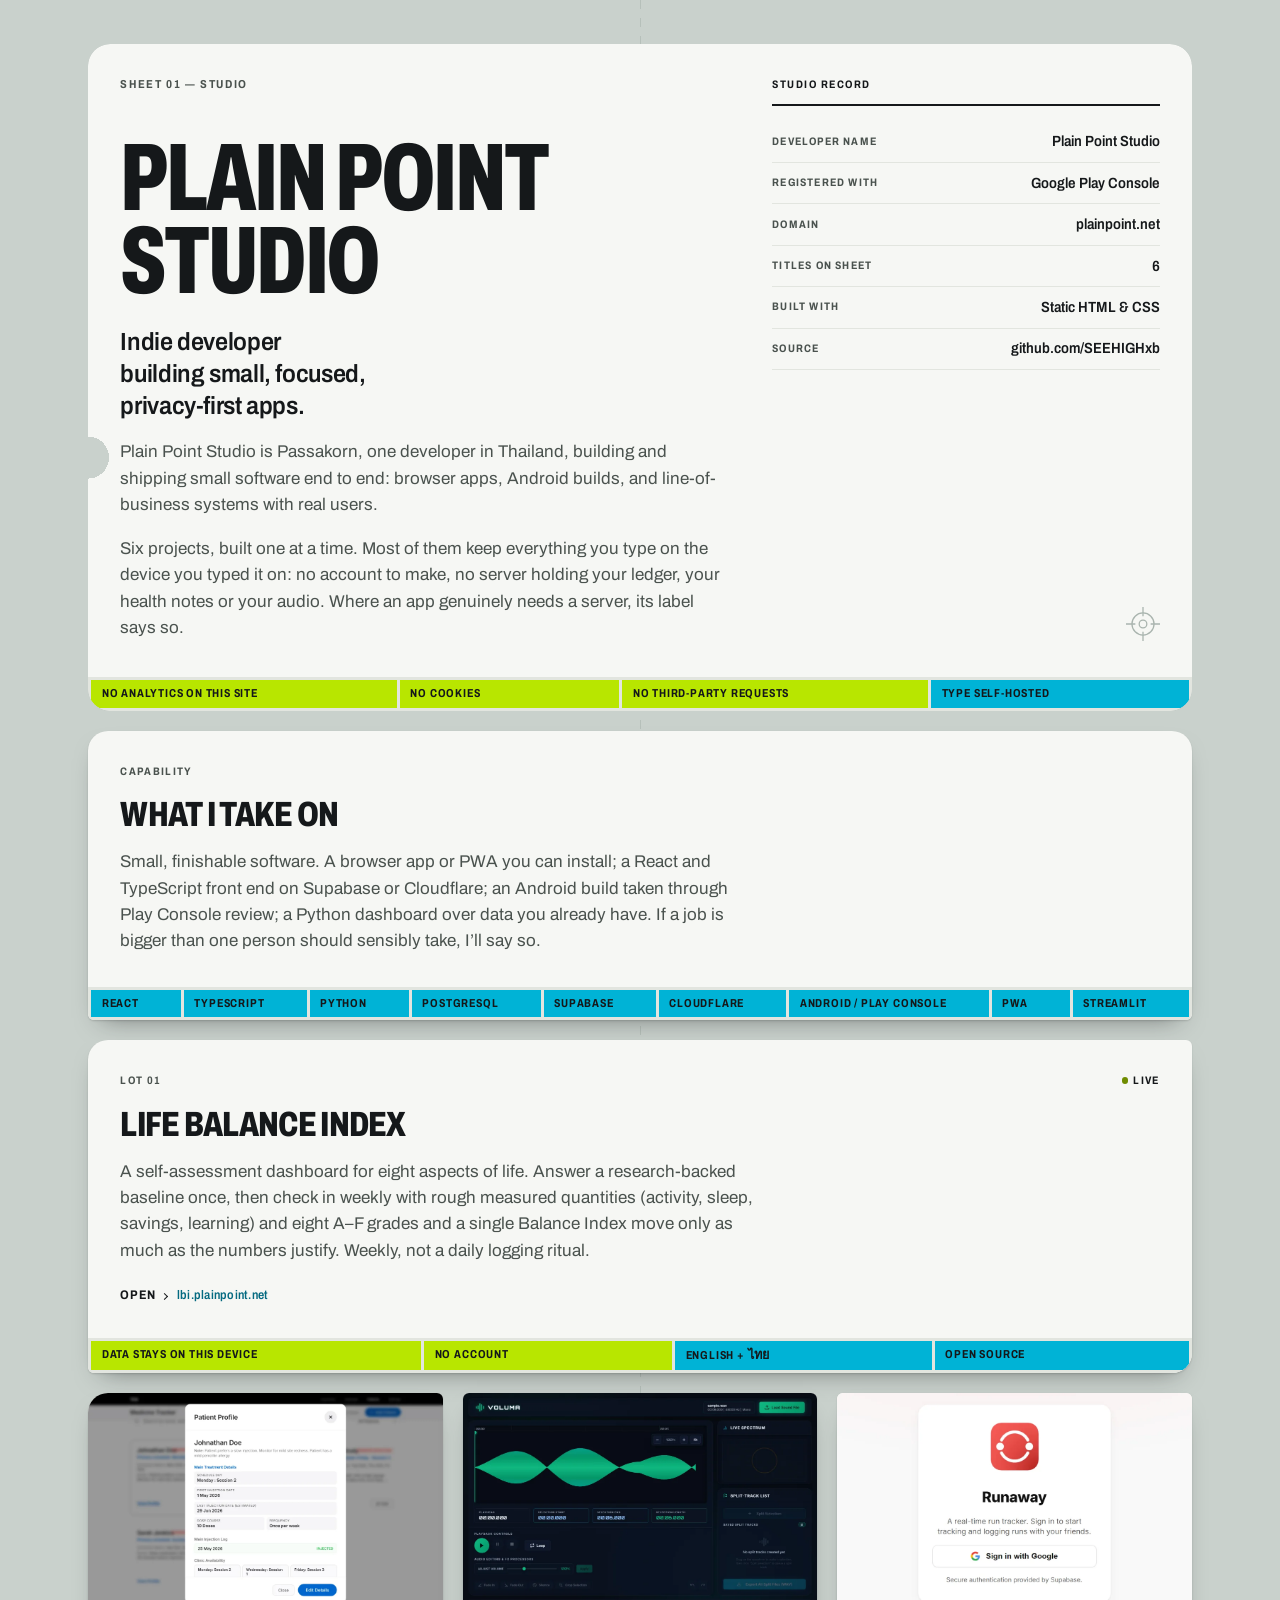
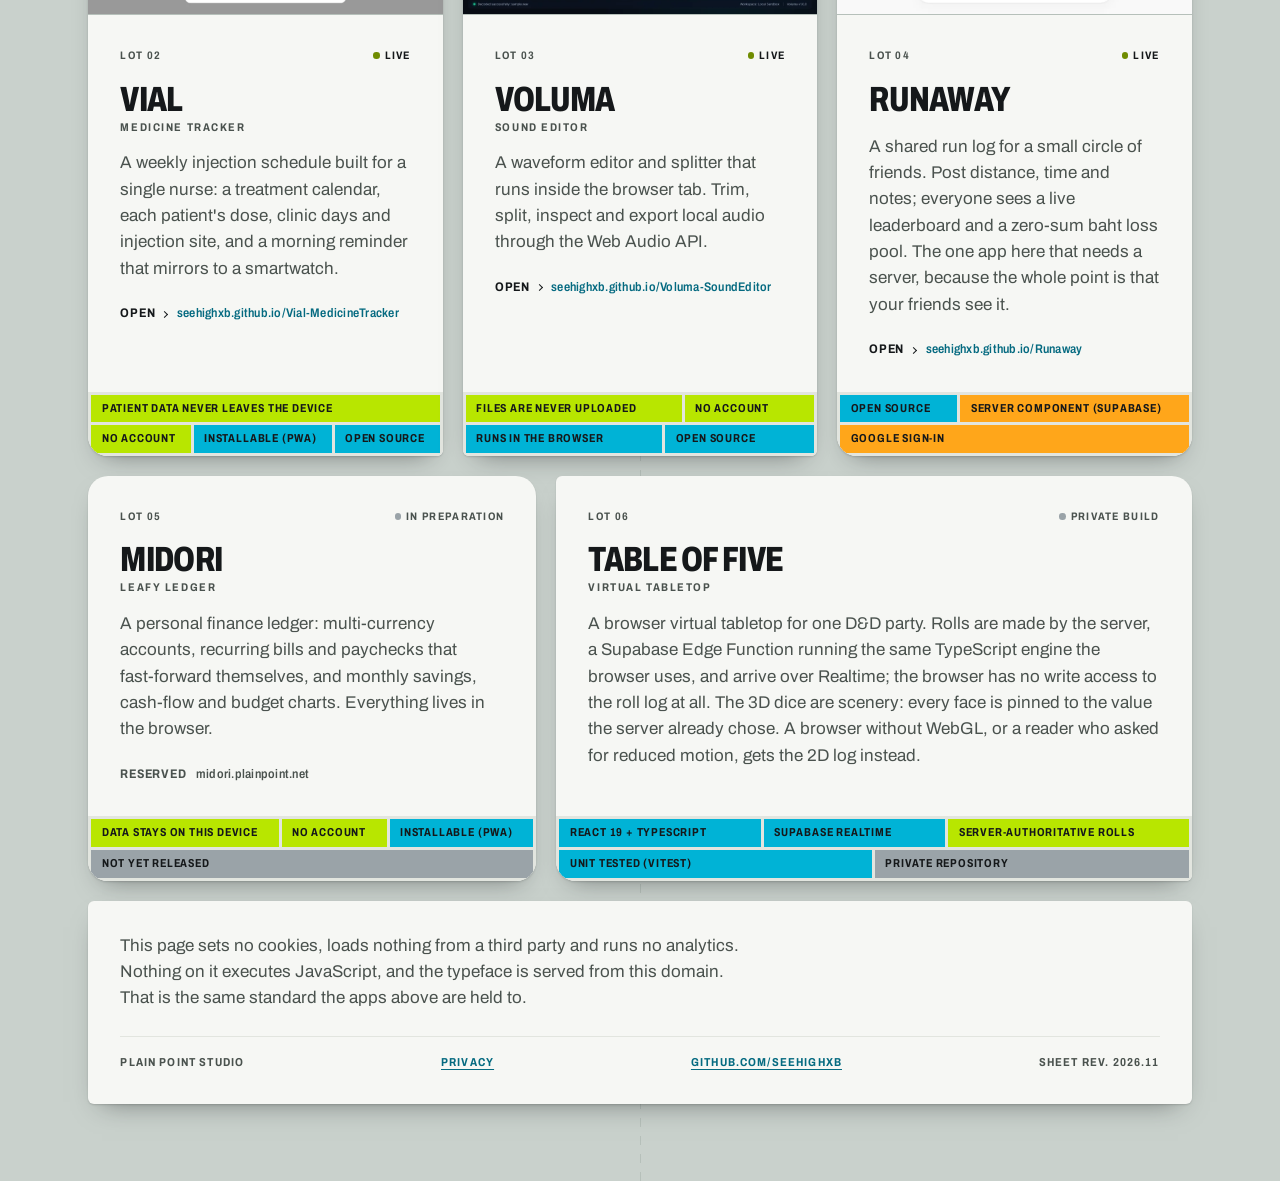
==== commit 88594294: "fix: code review — privacy counts, paths, tokens, docs - privacy.html: the "1 of 5" record and strip" ====
--- a/index.html
+++ b/index.html
@@ -4,7 +4,7 @@
 <meta charset="utf-8">
 <meta name="viewport" content="width=device-width, initial-scale=1">
 <title>Plain Point Studio — small, focused, privacy-first apps</title>
-<meta name="description" content="Plain Point Studio is Passakorn, an indie developer in Thailand building small, focused, privacy-first apps: Life Balance Index, Midori, Vial, Voluma, Runaway and Table of Five.">
+<meta name="description" content="Plain Point Studio is Passakorn, an indie developer in Thailand building small, focused, privacy-first apps for the browser and Android.">
 <meta name="color-scheme" content="light">
 <meta name="theme-color" content="#c9d1cc">
 <link rel="canonical" href="https://plainpoint.net/">
@@ -18,9 +18,9 @@
 <meta property="og:image:height" content="630">
 <meta property="og:image:alt" content="Plain Point Studio — indie developer building small, focused, privacy-first apps.">
 <meta name="twitter:card" content="summary_large_image">
-<link rel="icon" href="favicon.svg" type="image/svg+xml">
-<link rel="preload" href="fonts/archivo-latin-var.woff2" as="font" type="font/woff2" crossorigin>
-<link rel="stylesheet" href="styles.css">
+<link rel="icon" href="/favicon.svg" type="image/svg+xml">
+<link rel="preload" href="/fonts/archivo-latin-var.woff2" as="font" type="font/woff2" crossorigin>
+<link rel="stylesheet" href="/styles.css">
 <script type="application/ld+json">
 {
   "@context": "https://schema.org",
@@ -138,7 +138,7 @@
     </article>
     <article class="label label--third1">
       <div class="specimen">
-        <img src="shots/vial.webp" width="1000" height="625" loading="lazy" decoding="async"
+        <img src="/shots/vial.webp" width="1000" height="625" loading="lazy" decoding="async"
           alt="Vial: a patient profile dialog showing schedule day, first and last injection dates, dose course, frequency and an injection log.">
       </div>
       <div class="label__body">
@@ -158,7 +158,7 @@
     </article>
     <article class="label label--third2">
       <div class="specimen">
-        <img src="shots/voluma.webp" width="1000" height="625" loading="lazy" decoding="async"
+        <img src="/shots/voluma.webp" width="1000" height="625" loading="lazy" decoding="async"
           alt="Voluma: a dark waveform editor with a decoded six-second file, playback and fade controls, and a split-track panel.">
       </div>
       <div class="label__body">
@@ -177,7 +177,7 @@
     </article>
     <article class="label label--third3">
       <div class="specimen">
-        <img src="shots/runaway.webp" width="1000" height="625" loading="lazy" decoding="async"
+        <img src="/shots/runaway.webp" width="1000" height="625" loading="lazy" decoding="async"
           alt="Runaway: the sign-in card, offering Google sign-in through Supabase.">
       </div>
       <div class="label__body">
--- a/styles.css
+++ b/styles.css
@@ -33,6 +33,7 @@
   --info: #00b3d6;
   --hold: #9aa3a8;
   --url: #056a80;
+  --live: #6f8c00;
   --radius: 14px;
   --ease: cubic-bezier(0.16, 1, 0.3, 1);
 }
@@ -277,6 +278,7 @@
   height: 34px;
   margin-top: auto;
   padding-top: 1.5rem;
+  align-self: flex-end; /* close the record on the value column, not float mid-field */
   color: var(--liner-deep);
 }
 
@@ -375,7 +377,7 @@
   background: currentColor;
 }
 
-.is-live::before { background: #6f8c00; }
+.is-live::before { background: var(--live); }
 .is-pending::before { background: var(--hold); }
 .is-pending { color: var(--ink-soft); }
 
@@ -539,8 +541,9 @@
 .label--footer .prose { margin-top: 0; }
 
 .colophon {
-  display: flex;
-  flex-wrap: wrap;
+  display: grid;
+  grid-template-columns: repeat(4, auto);
+  justify-content: space-between;
   gap: 0.5rem clamp(1.25rem, 3vw, 2.5rem);
   margin: 1.5rem 0 0;
   padding-top: 1.1rem;
@@ -551,7 +554,6 @@
   letter-spacing: 0.1em;
   text-transform: uppercase;
   color: var(--ink-soft);
-  justify-content: space-between;
 }
 
 .colophon a {
@@ -566,10 +568,17 @@
   .master { grid-template-columns: minmax(0, 1.55fr) minmax(280px, 1fr); }
 }
 
+@media (max-width: 900px) {
+  .colophon { grid-template-columns: repeat(2, minmax(0, 1fr)); }
+  .colophon > span { overflow-wrap: anywhere; }
+}
+
 @media (max-width: 1000px) {
   .catalogue > .label { grid-column: span 6; }
   .catalogue > .label--full,
   .catalogue > .label--third3 { grid-column: span 12; }
+  .catalogue > .label--five { grid-column: span 5; }   /* keep the uneven text-only pair */
+  .catalogue > .label--seven { grid-column: span 7; }
 
   /* the odd specimen label runs landscape: shot beside the text, strips across the foot */
   .catalogue > .label--third3 {
@@ -581,6 +590,11 @@
     border-right: 1px solid var(--liner-line);
   }
   .label--third3 .strips { grid-column: 1 / -1; }
+  .label--third3 .specimen img {
+    height: 100%;
+    object-fit: cover;
+    object-position: top center;
+  }
 }
 
 @media (max-width: 680px) {
@@ -604,13 +618,17 @@
 @media (prefers-reduced-motion: no-preference) {
   .label { animation: settle 0.7s var(--ease) backwards; }
   .label--master { animation-delay: 0.04s; --tilt: -0.4deg; }
-  .catalogue > .label:nth-child(2) { animation-delay: 0.16s; --tilt: 0.5deg; }
-  .catalogue > .label:nth-child(3) { animation-delay: 0.24s; --tilt: -0.6deg; }
-  .catalogue > .label:nth-child(4) { animation-delay: 0.32s; --tilt: 0.45deg; }
-  .catalogue > .label:nth-child(5) { animation-delay: 0.4s; --tilt: -0.35deg; }
-  .catalogue > .label:nth-child(6) { animation-delay: 0.48s; --tilt: 0.55deg; }
-  .catalogue > .label:nth-child(7) { animation-delay: 0.56s; --tilt: -0.5deg; }
-  .label--brief { animation-delay: 0.12s; --tilt: 0.35deg; }
+  .catalogue > article:nth-of-type(1) { animation-delay: 0.16s; --tilt: 0.5deg; }
+  .catalogue > article:nth-of-type(2) { animation-delay: 0.24s; --tilt: -0.6deg; }
+  .catalogue > article:nth-of-type(3) { animation-delay: 0.32s; --tilt: 0.45deg; }
+  .catalogue > article:nth-of-type(4) { animation-delay: 0.4s; --tilt: -0.35deg; }
+  .catalogue > article:nth-of-type(5) { animation-delay: 0.48s; --tilt: 0.55deg; }
+  .catalogue > article:nth-of-type(6) { animation-delay: 0.56s; --tilt: -0.5deg; }
+  #policy > article:nth-of-type(1) { animation-delay: 0.16s; --tilt: 0.5deg; }
+  #policy > article:nth-of-type(2) { animation-delay: 0.24s; --tilt: -0.6deg; }
+  #policy > article:nth-of-type(3) { animation-delay: 0.32s; --tilt: 0.45deg; }
+  #policy > article:nth-of-type(4) { animation-delay: 0.4s; --tilt: -0.35deg; }
+  #policy > article:nth-of-type(5) { animation-delay: 0.48s; --tilt: 0.55deg; }
   .label--footer { animation-delay: 0.64s; --tilt: 0.3deg; }
 }
 
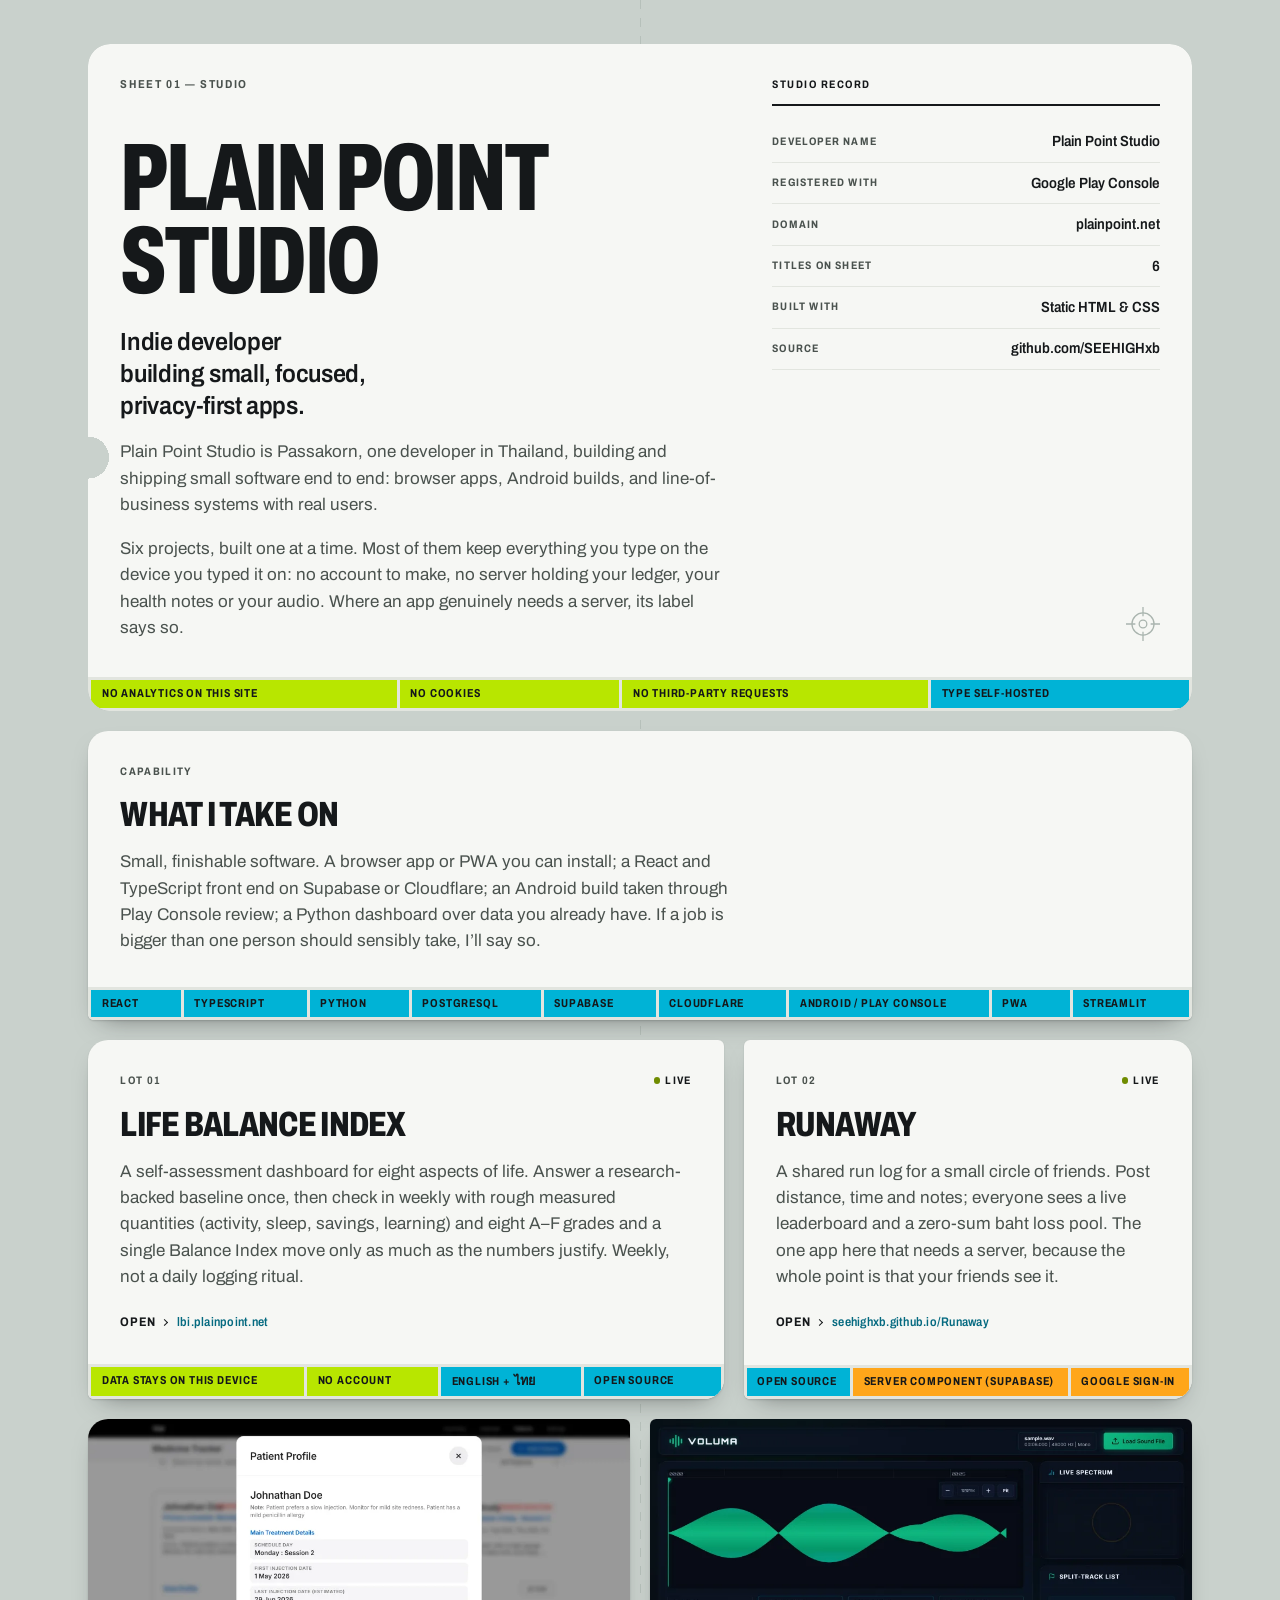
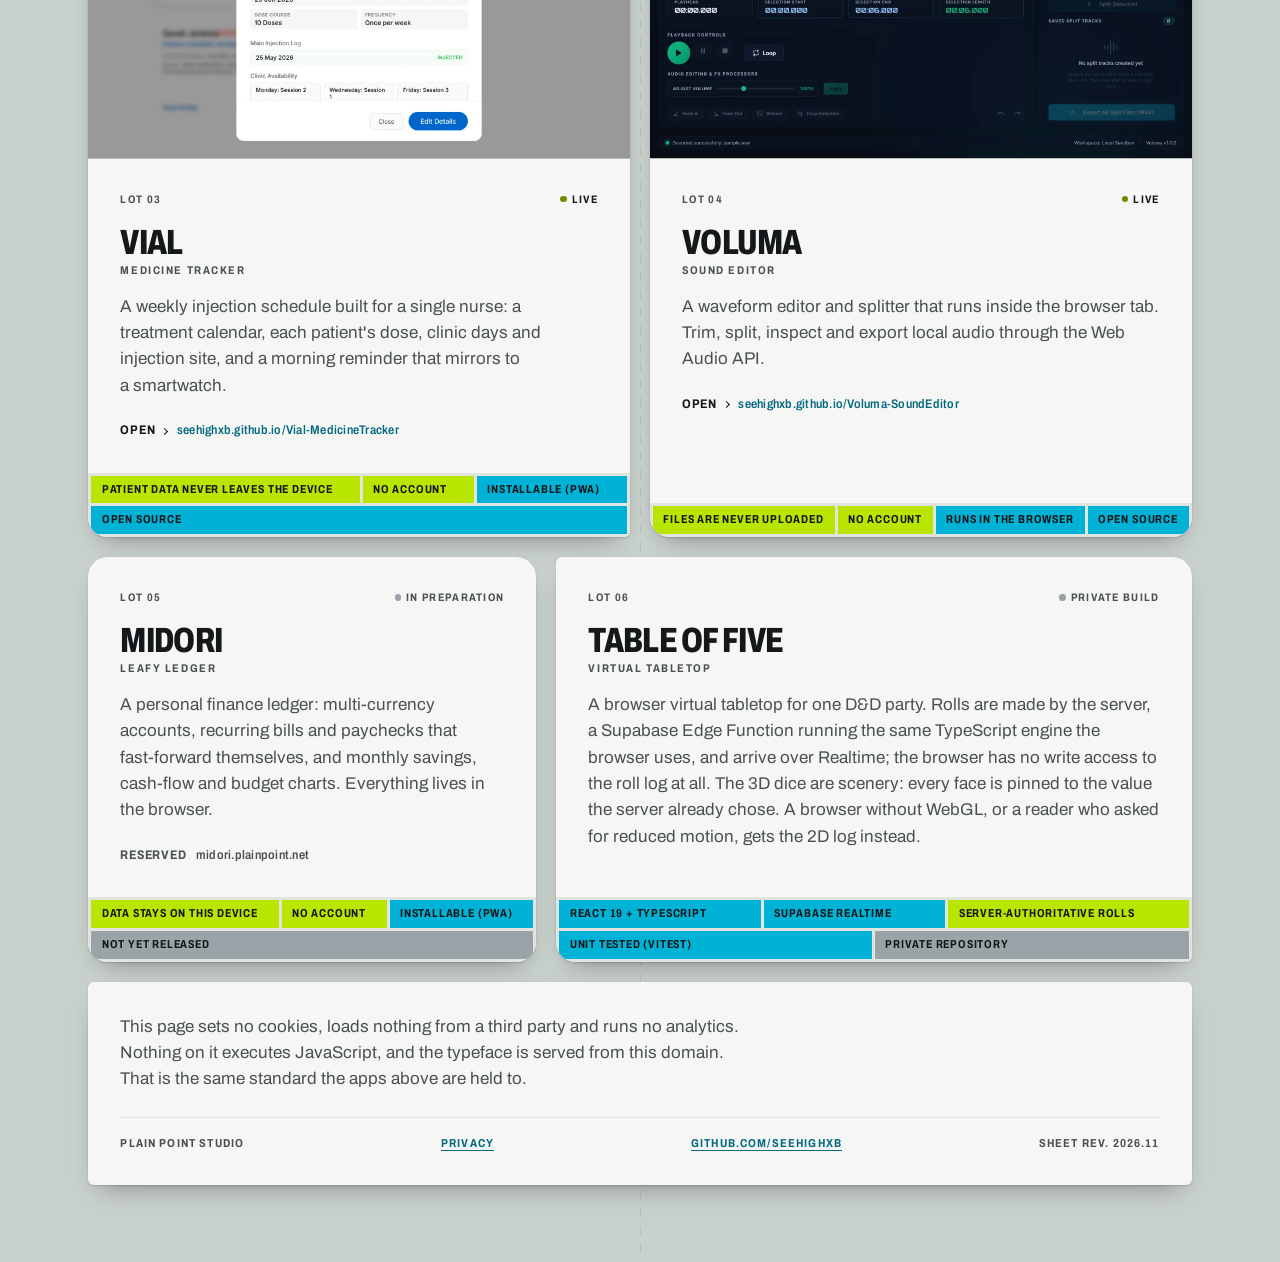
==== commit 3fea285a: "feat: rebalance the catalogue, redraw the social card and icons - Runaway goes text-only: its only c" ====
--- a/index.html
+++ b/index.html
@@ -19,6 +19,7 @@
 <meta property="og:image:alt" content="Plain Point Studio — indie developer building small, focused, privacy-first apps.">
 <meta name="twitter:card" content="summary_large_image">
 <link rel="icon" href="/favicon.svg" type="image/svg+xml">
+<link rel="apple-touch-icon" href="/apple-touch-icon.png">
 <link rel="preload" href="/fonts/archivo-latin-var.woff2" as="font" type="font/woff2" crossorigin>
 <link rel="stylesheet" href="/styles.css">
 <script type="application/ld+json">
@@ -119,7 +120,7 @@
   <main class="catalogue" id="catalogue" tabindex="-1">
     <h2 class="sr-only">Apps by Plain Point Studio</h2>
 
-    <article class="label label--full">
+    <article class="label label--lead">
       <div class="label__body">
         <p class="lot"><span>Lot 01</span><span class="lot__state is-live">Live</span></p>
         <h3><a href="https://lbi.plainpoint.net/" target="_blank" rel="noopener">Life Balance Index<span class="sr-only"> (opens lbi.plainpoint.net in a new tab)</span></a></h3>
@@ -136,13 +137,28 @@
         <li class="strip strip--info">Open source</li>
       </ul>
     </article>
-    <article class="label label--third1">
+    <article class="label label--side">
+      <div class="label__body">
+        <p class="lot"><span>Lot 02</span><span class="lot__state is-live">Live</span></p>
+        <h3><a href="https://seehighxb.github.io/Runaway/" target="_blank" rel="noopener">Runaway<span class="sr-only"> (opens seehighxb.github.io/Runaway in a new tab)</span></a></h3>
+        <p class="prose">A shared run log for a small circle of friends. Post distance, time and
+          notes; everyone sees a live leaderboard and a zero-sum baht loss pool. The one app
+          here that needs a server, because the whole point is that your friends see it.</p>
+        <p class="go"><span class="go__do">Open</span><span class="go__host">seehighxb.github.io/Runaway</span></p>
+      </div>
+      <ul class="strips" role="list">
+        <li class="strip strip--info">Open source</li>
+        <li class="strip strip--note">Server component (Supabase)</li>
+        <li class="strip strip--note">Google sign-in</li>
+      </ul>
+    </article>
+    <article class="label label--half1">
       <div class="specimen">
         <img src="/shots/vial.webp" width="1000" height="625" loading="lazy" decoding="async"
           alt="Vial: a patient profile dialog showing schedule day, first and last injection dates, dose course, frequency and an injection log.">
       </div>
       <div class="label__body">
-        <p class="lot"><span>Lot 02</span><span class="lot__state is-live">Live</span></p>
+        <p class="lot"><span>Lot 03</span><span class="lot__state is-live">Live</span></p>
         <h3><a href="https://seehighxb.github.io/Vial-MedicineTracker/" target="_blank" rel="noopener">Vial<span class="sr-only"> (opens seehighxb.github.io/Vial-MedicineTracker in a new tab)</span></a><span class="sub">Medicine Tracker</span></h3>
         <p class="prose">A weekly injection schedule built for a single nurse: a treatment
           calendar, each patient's dose, clinic days and injection site, and a morning
@@ -156,13 +172,13 @@
         <li class="strip strip--info">Open source</li>
       </ul>
     </article>
-    <article class="label label--third2">
+    <article class="label label--half2">
       <div class="specimen">
         <img src="/shots/voluma.webp" width="1000" height="625" loading="lazy" decoding="async"
           alt="Voluma: a dark waveform editor with a decoded six-second file, playback and fade controls, and a split-track panel.">
       </div>
       <div class="label__body">
-        <p class="lot"><span>Lot 03</span><span class="lot__state is-live">Live</span></p>
+        <p class="lot"><span>Lot 04</span><span class="lot__state is-live">Live</span></p>
         <h3><a href="https://seehighxb.github.io/Voluma-SoundEditor/" target="_blank" rel="noopener">Voluma<span class="sr-only"> (opens seehighxb.github.io/Voluma-SoundEditor in a new tab)</span></a><span class="sub">Sound Editor</span></h3>
         <p class="prose">A waveform editor and splitter that runs inside the browser tab. Trim,
           split, inspect and export local audio through the Web Audio API.</p>
@@ -173,25 +189,6 @@
         <li class="strip strip--good">No account</li>
         <li class="strip strip--info">Runs in the browser</li>
         <li class="strip strip--info">Open source</li>
-      </ul>
-    </article>
-    <article class="label label--third3">
-      <div class="specimen">
-        <img src="/shots/runaway.webp" width="1000" height="625" loading="lazy" decoding="async"
-          alt="Runaway: the sign-in card, offering Google sign-in through Supabase.">
-      </div>
-      <div class="label__body">
-        <p class="lot"><span>Lot 04</span><span class="lot__state is-live">Live</span></p>
-        <h3><a href="https://seehighxb.github.io/Runaway/" target="_blank" rel="noopener">Runaway<span class="sr-only"> (opens seehighxb.github.io/Runaway in a new tab)</span></a></h3>
-        <p class="prose">A shared run log for a small circle of friends. Post distance, time and
-          notes; everyone sees a live leaderboard and a zero-sum baht loss pool. The one app
-          here that needs a server, because the whole point is that your friends see it.</p>
-        <p class="go"><span class="go__do">Open</span><span class="go__host">seehighxb.github.io/Runaway</span></p>
-      </div>
-      <ul class="strips" role="list">
-        <li class="strip strip--info">Open source</li>
-        <li class="strip strip--note">Server component (Supabase)</li>
-        <li class="strip strip--note">Google sign-in</li>
       </ul>
     </article>
     <article class="label label--five">
--- a/styles.css
+++ b/styles.css
@@ -147,10 +147,10 @@
   mask-repeat: no-repeat;
 }
 
-.label--full { border-radius: 20px 6px 20px 6px; }
-.label--third1 { border-radius: 20px 6px 6px 20px; }
-.label--third2 { border-radius: 6px; }
-.label--third3 { border-radius: 6px 6px 20px 20px; }
+.label--lead { border-radius: 20px 6px 20px 6px; }
+.label--side { border-radius: 6px 20px 20px 6px; }
+.label--half1 { border-radius: 20px 6px 6px 20px; }
+.label--half2 { border-radius: 6px 6px 20px 20px; }
 .label--five { border-radius: 20px; }
 .label--seven { border-radius: 6px 20px 6px 20px; }
 .label--brief { border-radius: 20px 20px 6px 6px; }
@@ -342,11 +342,11 @@
   gap: clamp(0.75rem, 1.6vw, 1.25rem);
 }
 
-.catalogue > .label--full { grid-column: span 12; }   /* row 1: text only, the full measure */
-.catalogue > .label--third1 { grid-column: span 4; }  /* row 2: all three carry a specimen */
-.catalogue > .label--third2 { grid-column: span 4; }
-.catalogue > .label--third3 { grid-column: span 4; }
-.catalogue > .label--five { grid-column: span 5; }    /* row 3: both are text only */
+.catalogue > .label--lead { grid-column: span 7; }   /* row 1: live, text only */
+.catalogue > .label--side { grid-column: span 5; }
+.catalogue > .label--half1 { grid-column: span 6; }  /* row 2: both carry a specimen */
+.catalogue > .label--half2 { grid-column: span 6; }
+.catalogue > .label--five { grid-column: span 5; }    /* row 3: unreleased and private, text only */
 .catalogue > .label--seven { grid-column: span 7; }
 
 .lot {
@@ -574,37 +574,13 @@
 }
 
 @media (max-width: 1000px) {
-  .catalogue > .label { grid-column: span 6; }
-  .catalogue > .label--full,
-  .catalogue > .label--third3 { grid-column: span 12; }
-  .catalogue > .label--five { grid-column: span 5; }   /* keep the uneven text-only pair */
-  .catalogue > .label--seven { grid-column: span 7; }
-
-  /* the odd specimen label runs landscape: shot beside the text, strips across the foot */
-  .catalogue > .label--third3 {
-    display: grid;
-    grid-template-columns: minmax(0, 1fr) minmax(0, 1fr);
-  }
-  .label--third3 .specimen {
-    border-bottom: 0;
-    border-right: 1px solid var(--liner-line);
-  }
-  .label--third3 .strips { grid-column: 1 / -1; }
-  .label--third3 .specimen img {
-    height: 100%;
-    object-fit: cover;
-    object-position: top center;
-  }
+  .catalogue > .label--lead,
+  .catalogue > .label--side { grid-column: span 12; }
 }
 
 @media (max-width: 680px) {
   body { background-image: none; }
   .catalogue > .label { grid-column: span 12; }
-  .catalogue > .label--third3 { display: flex; }
-  .label--third3 .specimen {
-    border-right: 0;
-    border-bottom: 1px solid var(--liner-line);
-  }
   .strip { flex: 1 1 45%; white-space: normal; }
   .lede { max-width: none; }
   .label--master {
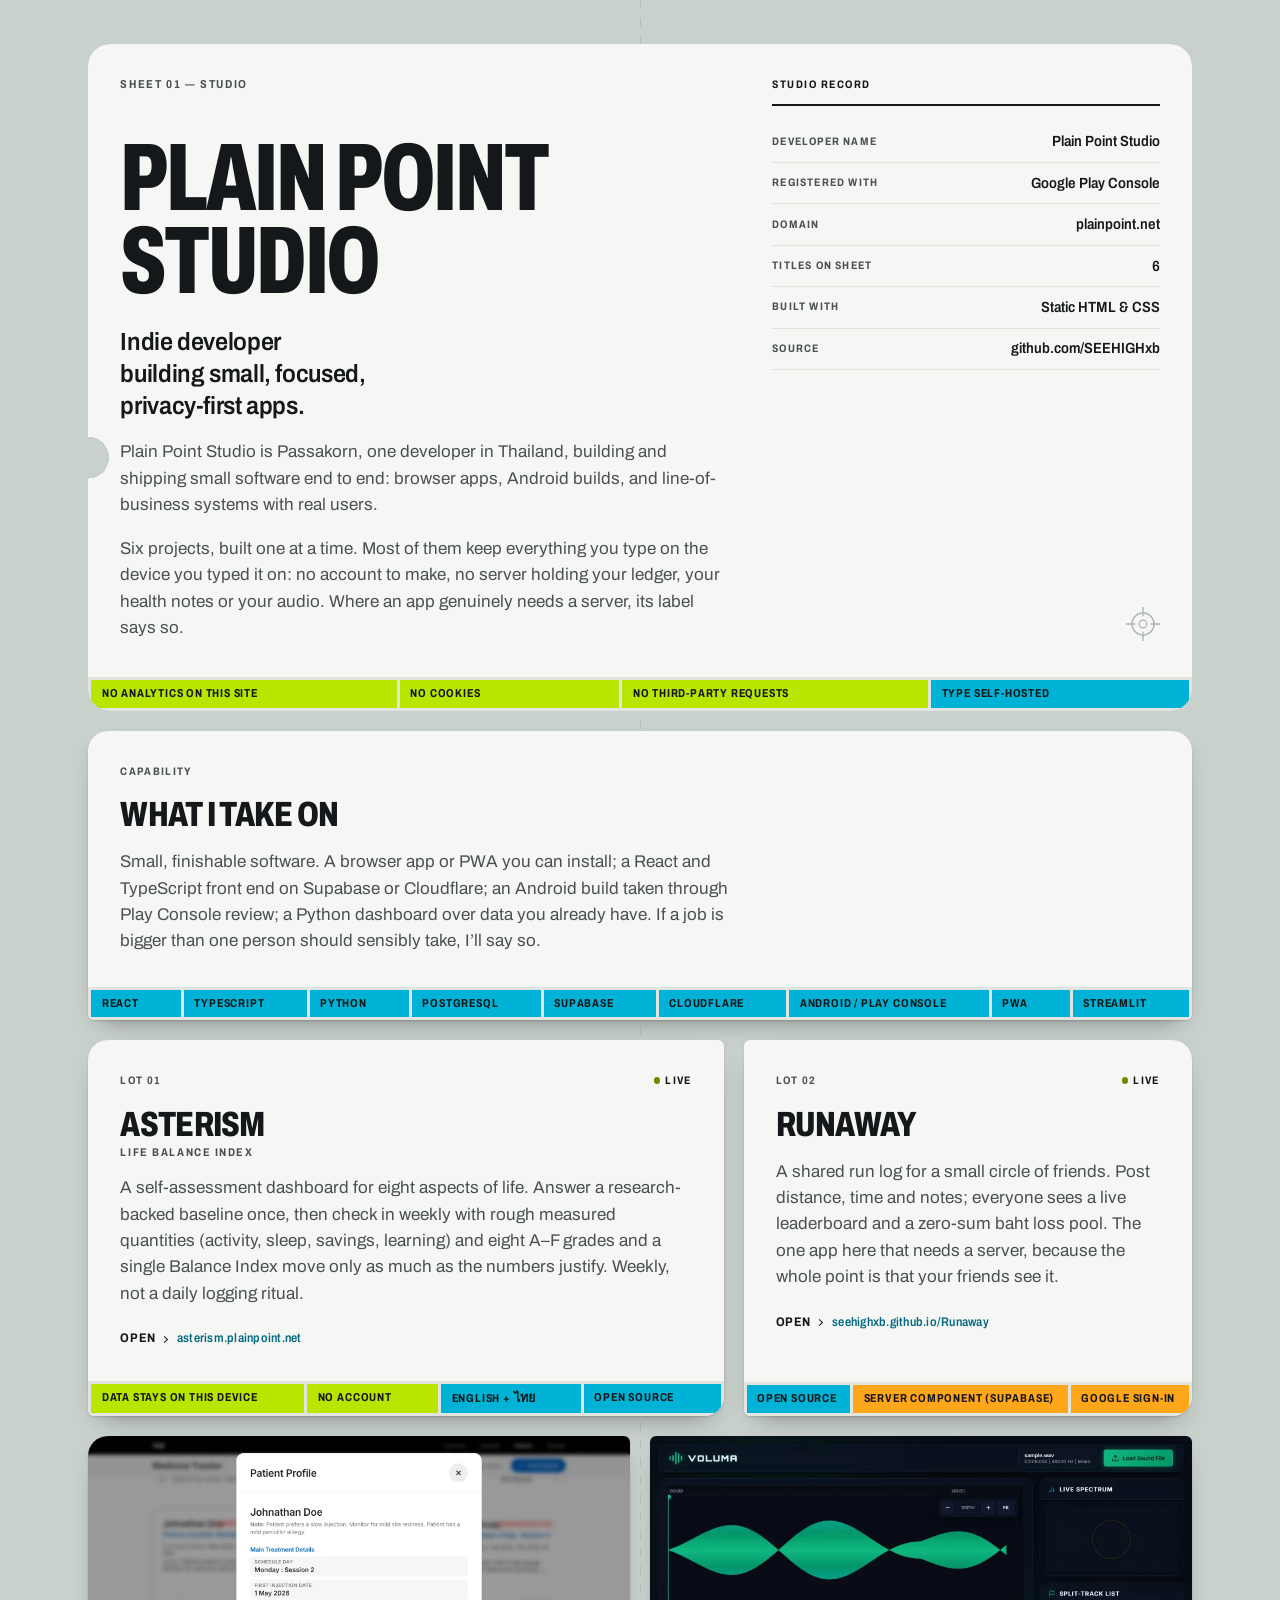
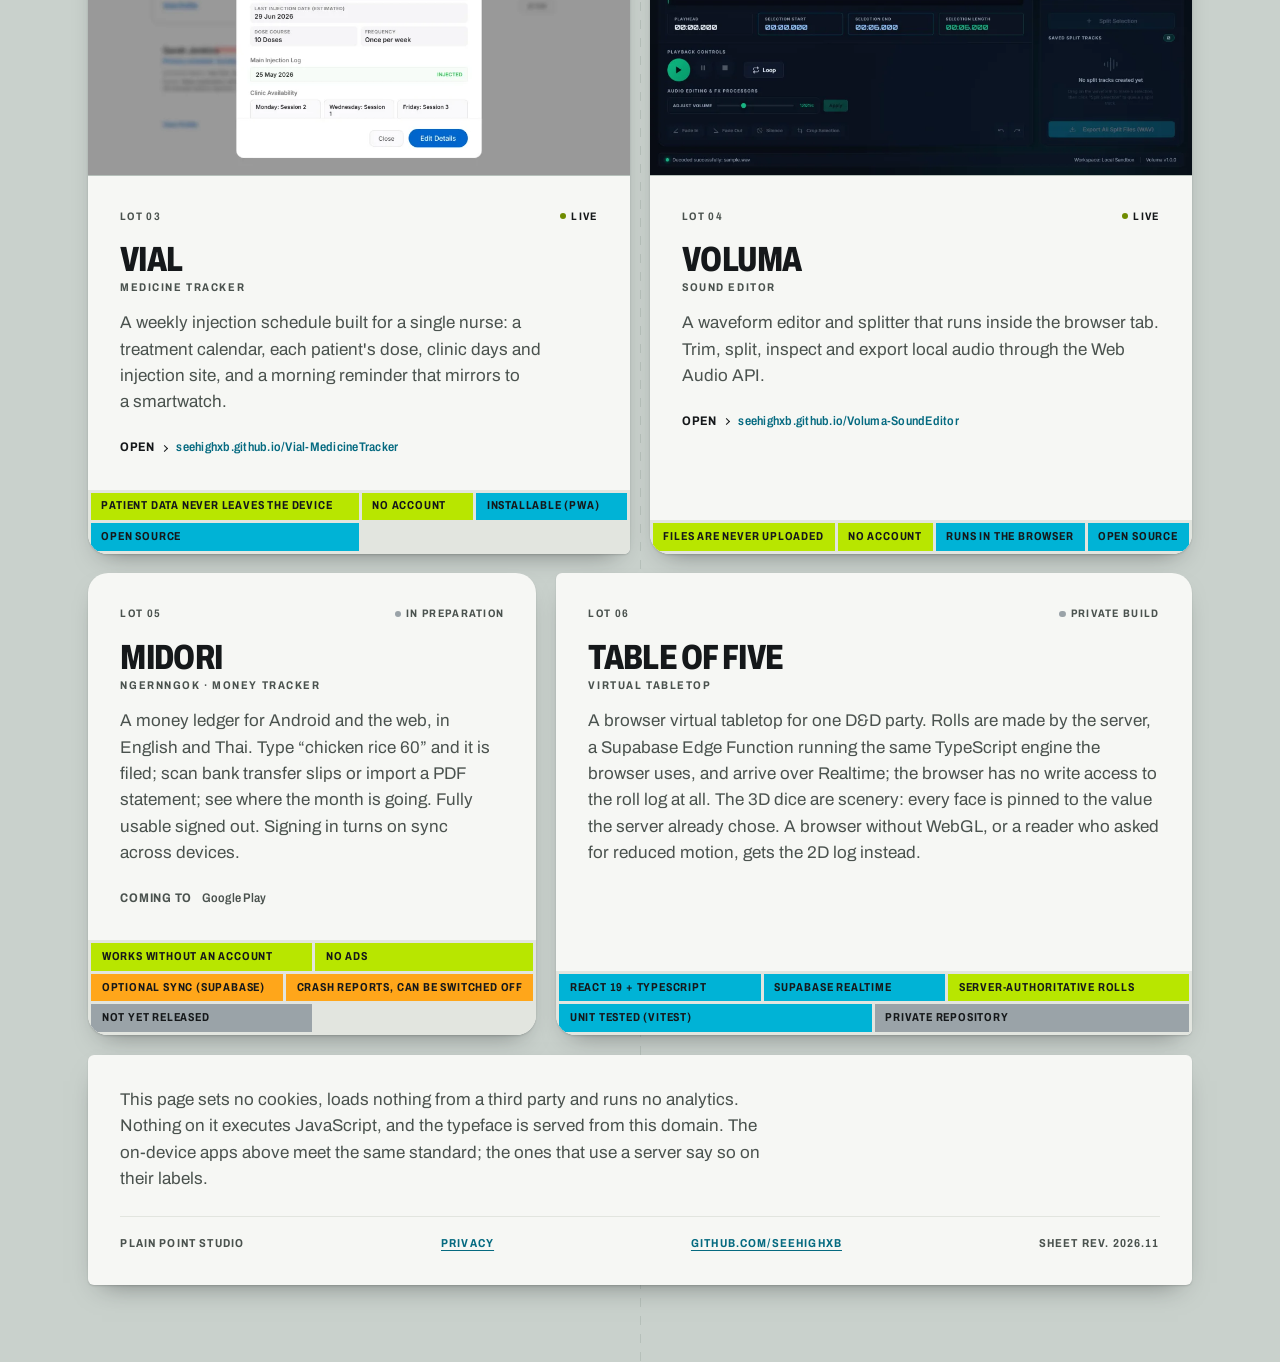
==== commit 0aa05426: "fix: Midori and Asterism facts now match the apps Midori (NgernNgok on Google Play) gained optional " ====
--- a/index.html
+++ b/index.html
@@ -123,12 +123,12 @@
     <article class="label label--lead">
       <div class="label__body">
         <p class="lot"><span>Lot 01</span><span class="lot__state is-live">Live</span></p>
-        <h3><a href="https://lbi.plainpoint.net/" target="_blank" rel="noopener">Life Balance Index<span class="sr-only"> (opens lbi.plainpoint.net in a new tab)</span></a></h3>
+        <h3><a href="https://asterism.plainpoint.net/" target="_blank" rel="noopener">Asterism<span class="sr-only"> (opens asterism.plainpoint.net in a new tab)</span></a><span class="sub">Life Balance Index</span></h3>
         <p class="prose">A self-assessment dashboard for eight aspects of life. Answer a
           research-backed baseline once, then check in weekly with rough measured quantities
           (activity, sleep, savings, learning) and eight A–F grades and a single Balance Index
           move only as much as the numbers justify. Weekly, not a daily logging ritual.</p>
-        <p class="go"><span class="go__do">Open</span><span class="go__host">lbi.plainpoint.net</span></p>
+        <p class="go"><span class="go__do">Open</span><span class="go__host">asterism.plainpoint.net</span></p>
       </div>
       <ul class="strips" role="list">
         <li class="strip strip--good">Data stays on this device</li>
@@ -194,16 +194,18 @@
     <article class="label label--five">
       <div class="label__body">
         <p class="lot"><span>Lot 05</span><span class="lot__state is-pending">In preparation</span></p>
-        <h3>Midori<span class="sub">Leafy Ledger</span></h3>
-        <p class="prose">A personal finance ledger: multi-currency accounts, recurring bills and
-          paychecks that fast-forward themselves, and monthly savings, cash-flow and budget
-          charts. Everything lives in the browser.</p>
-        <p class="go go--pending"><span class="go__do">Reserved</span><span class="go__host">midori.plainpoint.net</span></p>
-      </div>
-      <ul class="strips" role="list">
-        <li class="strip strip--good">Data stays on this device</li>
-        <li class="strip strip--good">No account</li>
-        <li class="strip strip--info">Installable (PWA)</li>
+        <h3>Midori<span class="sub">NgernNgok · Money Tracker</span></h3>
+        <p class="prose">A money ledger for Android and the web, in English and Thai. Type
+          “chicken rice 60” and it is filed; scan bank transfer slips or import a PDF statement;
+          see where the month is going. Fully usable signed out. Signing in turns on sync across
+          devices.</p>
+        <p class="go go--pending"><span class="go__do">Coming to</span><span class="go__host">Google Play</span></p>
+      </div>
+      <ul class="strips" role="list">
+        <li class="strip strip--good">Works without an account</li>
+        <li class="strip strip--good">No ads</li>
+        <li class="strip strip--note">Optional sync (Supabase)</li>
+        <li class="strip strip--note">Crash reports, can be switched off</li>
         <li class="strip strip--hold">Not yet released</li>
       </ul>
     </article>
@@ -231,7 +233,8 @@
     <div class="label__body">
       <p class="prose">This page sets no cookies, loads nothing from a third party and runs no
         analytics. Nothing on it executes JavaScript, and the typeface is served from this
-        domain. That is the same standard the apps above are held to.</p>
+        domain. The on-device apps above meet the same standard; the ones that use a server say
+        so on their labels.</p>
       <p class="colophon">
         <span>Plain Point Studio</span>
         <span><a href="/privacy.html">Privacy</a></span>
--- a/styles.css
+++ b/styles.css
@@ -7,17 +7,6 @@
   font-display: swap;
   unicode-range: U+0000-00FF, U+0131, U+0152-0153, U+02BB-02BC, U+02C6, U+02DA, U+02DC,
     U+2000-206F, U+2074, U+20AC, U+2122, U+2191, U+2193, U+2212, U+2215, U+FEFF, U+FFFD;
-}
-
-@font-face {
-  font-family: "Archivo";
-  src: url("fonts/archivo-latin-ext-var.woff2") format("woff2");
-  font-weight: 100 900;
-  font-stretch: 62% 125%;
-  font-style: normal;
-  font-display: swap;
-  unicode-range: U+0100-024F, U+0259, U+1E00-1EFF, U+2020, U+20A0-20AB, U+20AD-20CF,
-    U+2113, U+2C60-2C7F, U+A720-A7FF;
 }
 
 :root {
@@ -174,6 +163,11 @@
   z-index: 1;
 }
 
+/* …including the specimen above the body: the shot is always 62.5% of the label's width
+   (1000×625) plus its 1px rule, so reach up by exactly that */
+.catalogue .label:has(.specimen) { container-type: inline-size; }
+.catalogue .label:has(.specimen) h3 a::before { top: calc(-62.5cqw - 1px); }
+
 /* ---------- master label ---------- */
 
 .label--master .label__body { padding-bottom: clamp(1.5rem, 3vw, 2.25rem); }
@@ -305,7 +299,14 @@
   text-transform: uppercase;
   color: var(--ink);
   white-space: nowrap;
-}
+  /* fill the row, but never stretch past half of it: a chip left alone on a wrapped row
+     stays a chip instead of becoming a band. min-width wins over max-width, so a chip whose
+     own text is wider than half the row is never squeezed. */
+  max-width: 50%;
+  min-width: max-content;
+}
+
+.strip:only-child { flex-grow: 0; }
 
 /* Thai is outside the Archivo subset — name the fallback rather than leave it to chance */
 .th {
@@ -581,7 +582,7 @@
 @media (max-width: 680px) {
   body { background-image: none; }
   .catalogue > .label { grid-column: span 12; }
-  .strip { flex: 1 1 45%; white-space: normal; }
+  .strip { flex: 1 1 45%; white-space: normal; min-width: 0; }
   .lede { max-width: none; }
   .label--master {
     -webkit-mask-image: none;
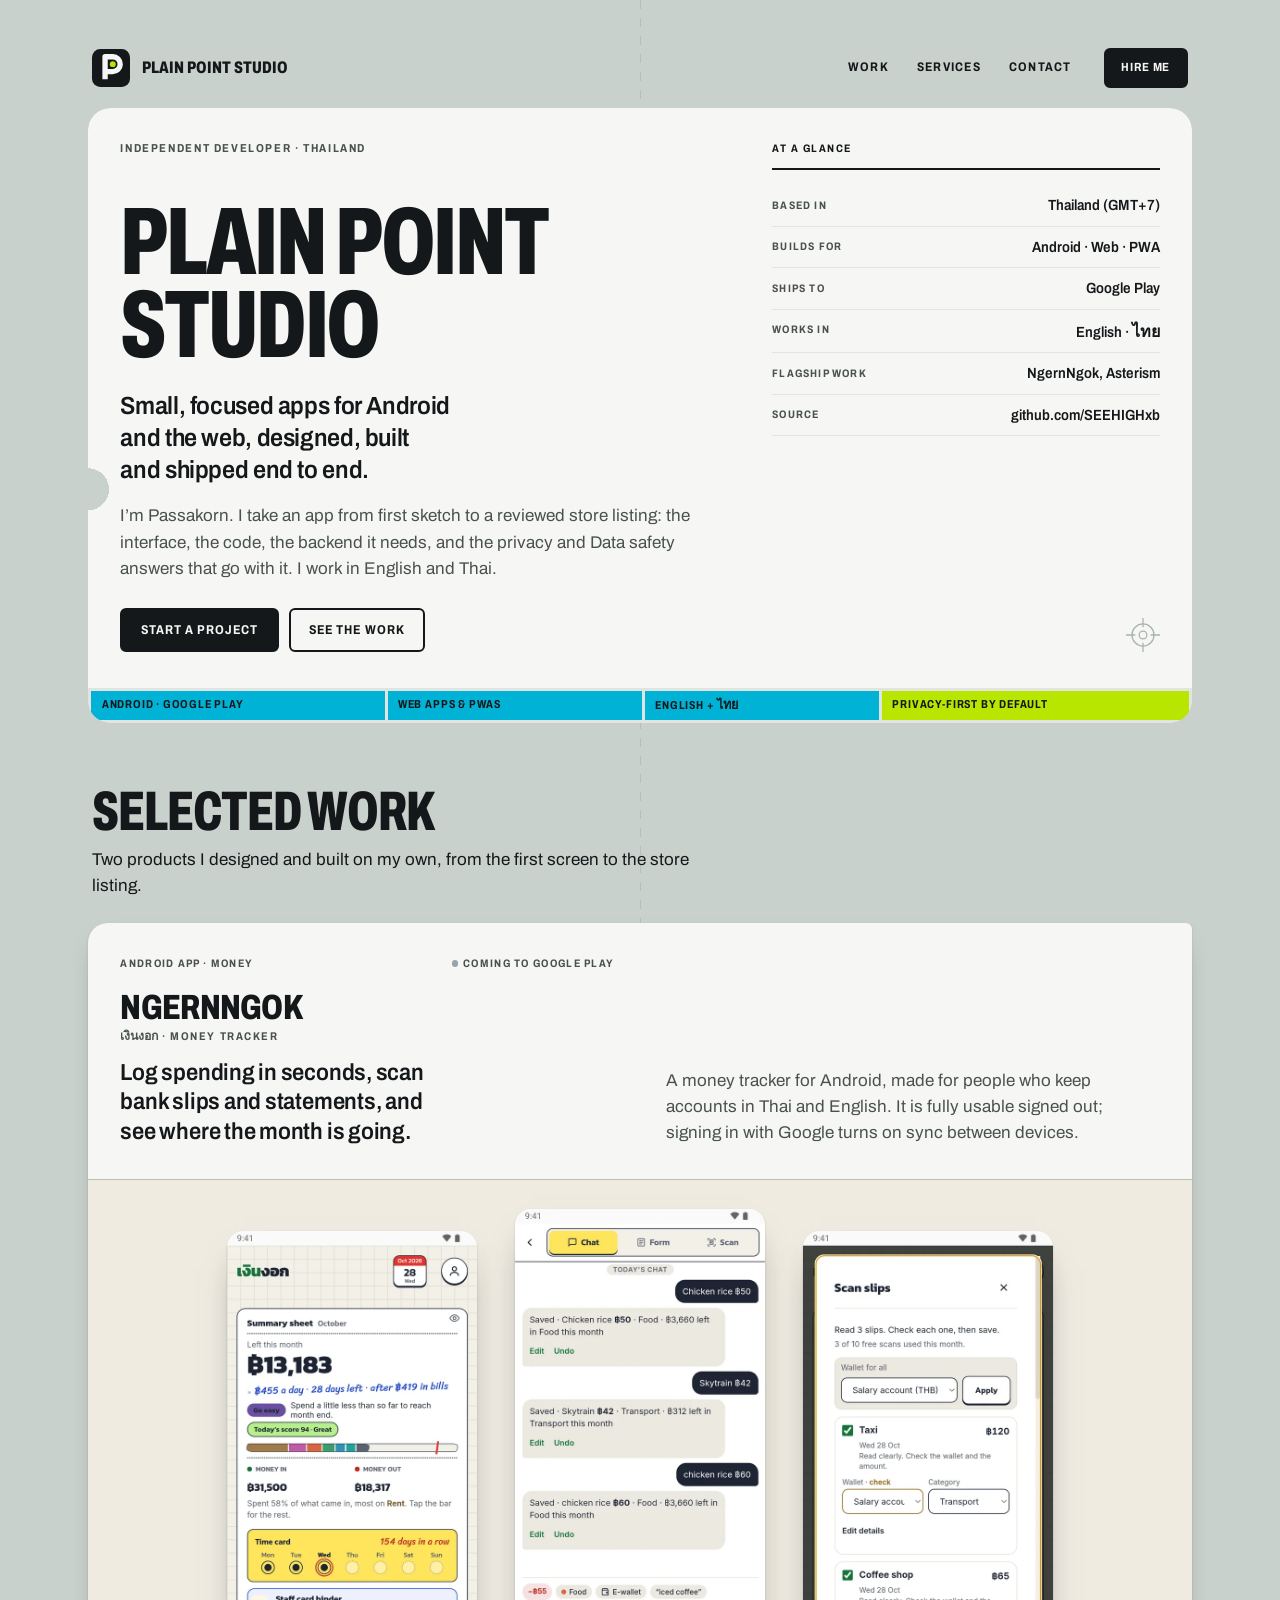
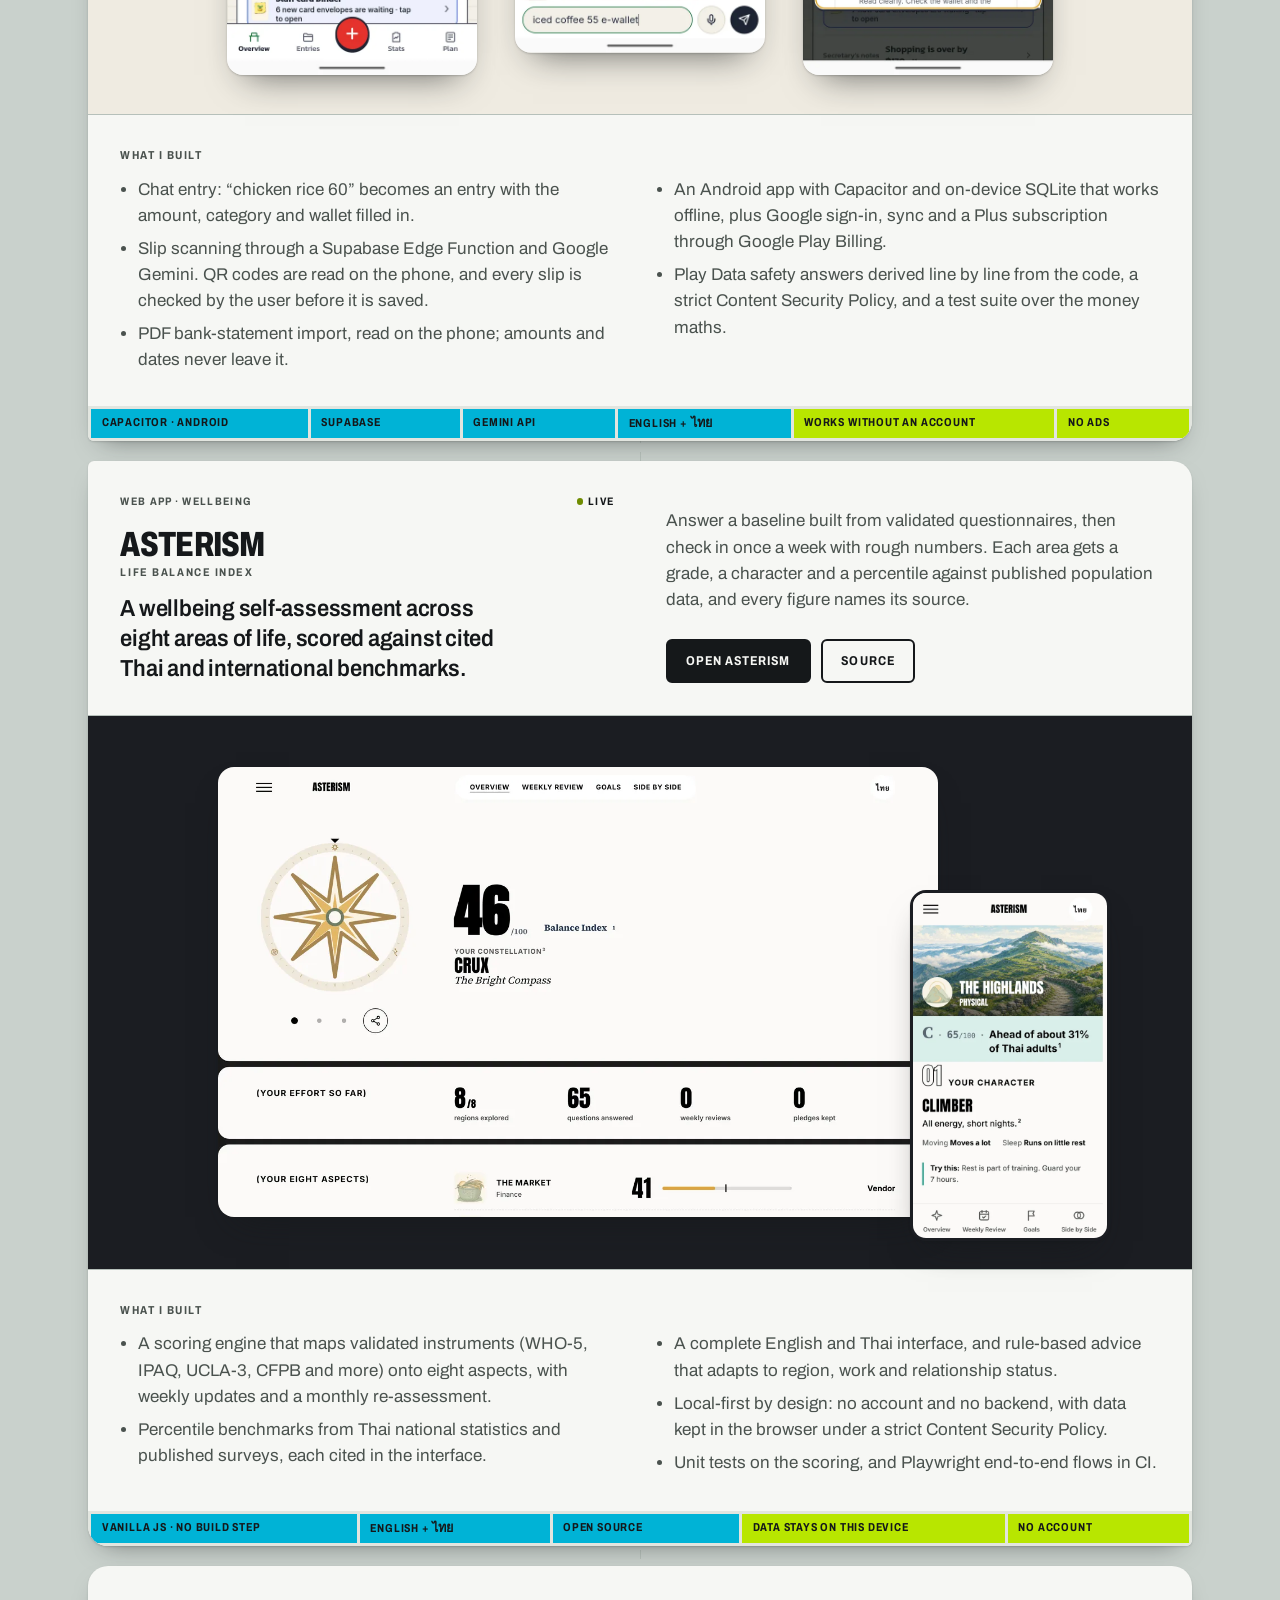
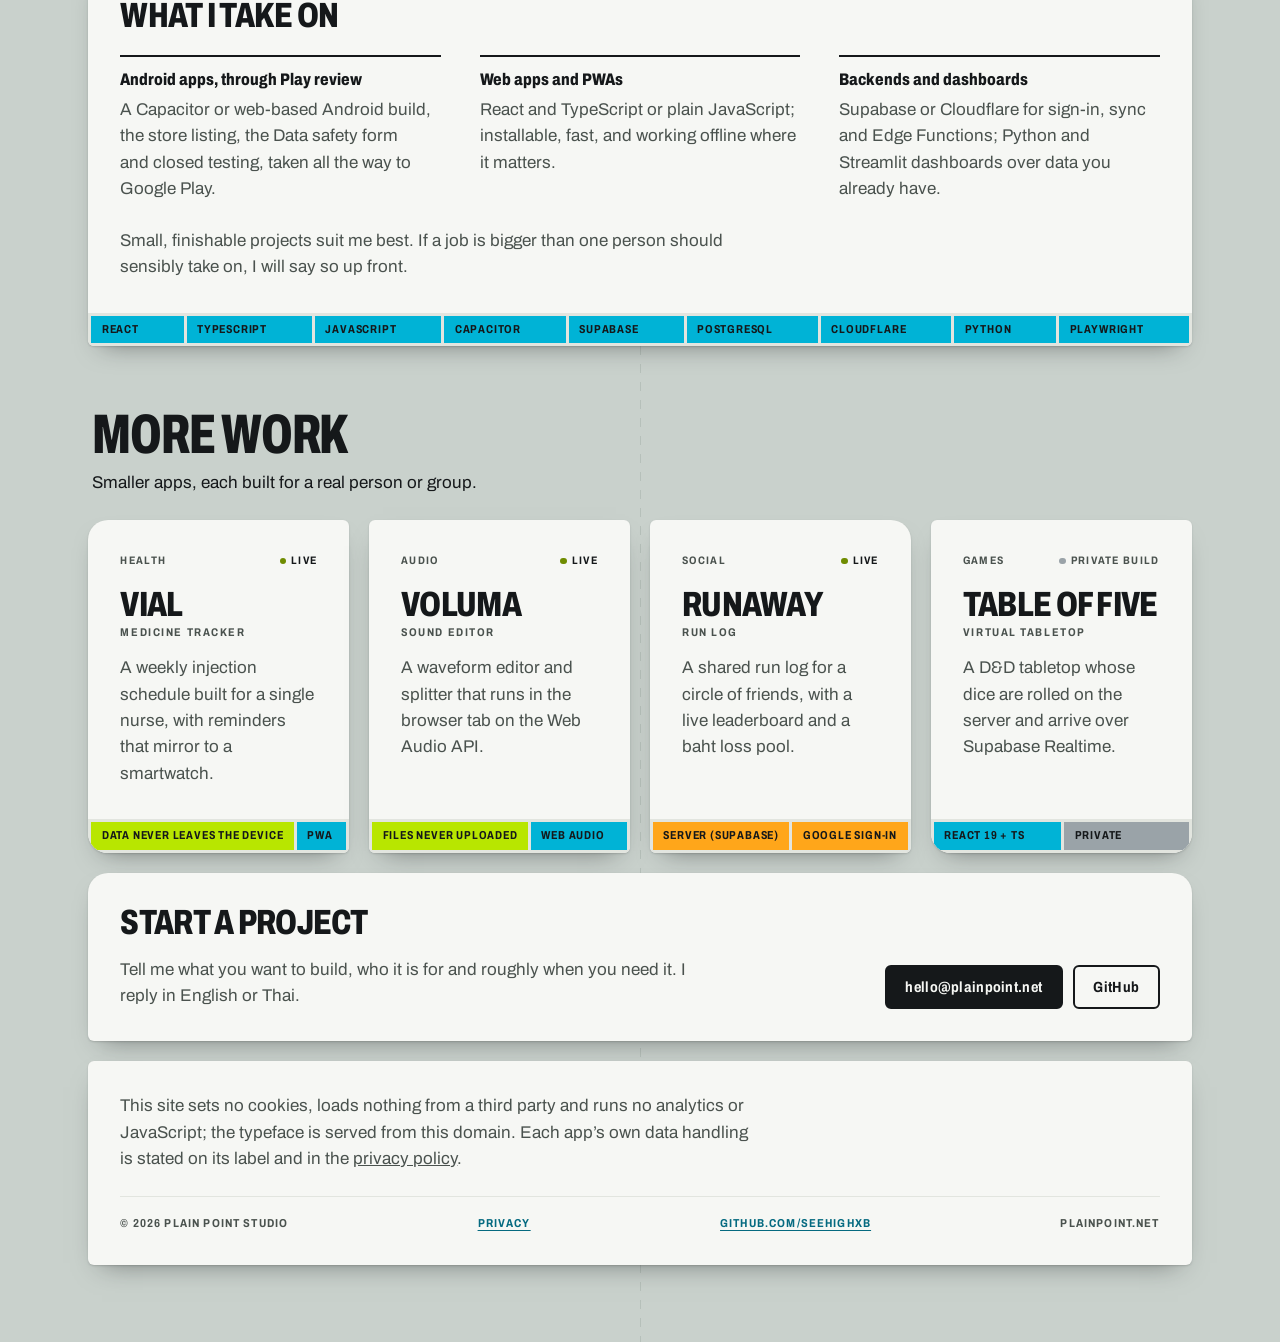
==== commit da1b7ec0: "feat: turn the sheet into a hiring portfolio For LinkedIn, Fiverr and the Play developer profile. Th" ====
--- a/index.html
+++ b/index.html
@@ -3,20 +3,20 @@
 <head>
 <meta charset="utf-8">
 <meta name="viewport" content="width=device-width, initial-scale=1">
-<title>Plain Point Studio — small, focused, privacy-first apps</title>
-<meta name="description" content="Plain Point Studio is Passakorn, an indie developer in Thailand building small, focused, privacy-first apps for the browser and Android.">
+<title>Plain Point Studio — Android and web apps, built end to end</title>
+<meta name="description" content="Plain Point Studio is Passakorn, an independent developer in Thailand who designs, builds and ships Android and web apps end to end, in English and Thai.">
 <meta name="color-scheme" content="light">
 <meta name="theme-color" content="#c9d1cc">
 <link rel="canonical" href="https://plainpoint.net/">
 <meta property="og:type" content="website">
 <meta property="og:url" content="https://plainpoint.net/">
 <meta property="og:site_name" content="Plain Point Studio">
-<meta property="og:title" content="Plain Point Studio">
-<meta property="og:description" content="Indie developer building small, focused, privacy-first apps.">
+<meta property="og:title" content="Plain Point Studio — Android and web apps, built end to end">
+<meta property="og:description" content="Independent developer in Thailand. Selected work: NgernNgok (Android money tracker) and Asterism (wellbeing self-assessment).">
 <meta property="og:image" content="https://plainpoint.net/og.png">
 <meta property="og:image:width" content="1200">
 <meta property="og:image:height" content="630">
-<meta property="og:image:alt" content="Plain Point Studio — indie developer building small, focused, privacy-first apps.">
+<meta property="og:image:alt" content="Plain Point Studio — independent developer building Android and web apps.">
 <meta name="twitter:card" content="summary_large_image">
 <link rel="icon" href="/favicon.svg" type="image/svg+xml">
 <link rel="apple-touch-icon" href="/apple-touch-icon.png">
@@ -28,56 +28,57 @@
   "@type": "Organization",
   "name": "Plain Point Studio",
   "url": "https://plainpoint.net/",
-  "description": "Indie developer building small, focused, privacy-first apps.",
+  "logo": "https://plainpoint.net/brand/mark-512.png",
+  "email": "hello@plainpoint.net",
+  "description": "Independent developer in Thailand building Android and web apps end to end.",
+  "founder": { "@type": "Person", "name": "Passakorn" },
   "sameAs": ["https://github.com/SEEHIGHxb"]
 }
 </script>
 </head>
 <body>
-<!--
-THESIS: A developer page that proves its privacy claim instead of asserting it — every app
-carries an honest label, including the one that needs a server. Refuses the indie-dev
-portfolio's uniform card grid.
-OWN-WORLD: A dispensary label sheet. Cool grey liner stock with a perforated backing slit,
-die-cut off-white labels in mixed formats and mixed die profiles, condensed Archivo ink, and
-saturated auxiliary strips (chartreuse = on-device, amber = notice, cyan = platform).
-STORY: A Play reviewer or curious visitor sees a real studio, reads exactly what each app does
-with their data, and opens any live app in one click.
-FIRST VIEWPORT: Full-width master label — studio name set condensed at display scale and the
-tagline beneath on the left, the studio record and registration mark filling the right field,
-and this site's own auxiliary strips across the foot as first proof.
-FORM: Dispensary label sheet; candidate 4 of the grounded list; staging kept native to the
-sheet (mixed die profiles, tab notch, asymmetric first catalogue row); seed key 5f1e00cd.
-FINISH: unreviewed and undocumented is unfinished; this build ends with the finish review, the verdict, and DESIGN.md
--->
-
-<a class="skip" href="#catalogue">Skip to the apps</a>
+
+<a class="skip" href="#work">Skip to the work</a>
 
 <div class="sheet">
+
+  <nav class="topbar" aria-label="Site">
+    <a class="brand" href="/" aria-label="Plain Point Studio, home">
+      <svg class="brand__mark" viewBox="0 0 64 64" aria-hidden="true" focusable="false"><rect width="64" height="64" rx="14" fill="#15181a"/><path d="M22 51V13h13a12.5 12.5 0 0 1 0 25H22" fill="none" stroke="#f6f7f4" stroke-width="9" stroke-linejoin="round"/><circle cx="35" cy="25.5" r="5" fill="#b8e600"/></svg>
+      <span class="brand__name">Plain Point Studio</span>
+    </a>
+    <ul class="topbar__links" role="list">
+      <li><a href="#work">Work</a></li>
+      <li><a href="#services">Services</a></li>
+      <li><a href="#contact">Contact</a></li>
+    </ul>
+    <a class="btn btn--sm" href="mailto:hello@plainpoint.net">Hire me</a>
+  </nav>
 
   <header class="label label--master">
     <div class="label__body master">
       <div>
-        <p class="stock">Sheet 01 — Studio</p>
+        <p class="stock">Independent developer · Thailand</p>
         <h1>Plain&nbsp;Point<br>Studio</h1>
-        <p class="lede">Indie developer building small, focused, privacy-first apps.</p>
-        <p class="prose">Plain Point Studio is Passakorn, one developer in Thailand, building and
-          shipping small software end to end: browser apps, Android builds, and line-of-business
-          systems with real users.</p>
-        <p class="prose">Six projects, built one at a time. Most of them keep everything you type
-          on the device you typed it on: no account to make, no server holding your ledger,
-          your health notes or your audio. Where an app genuinely needs a server, its label
-          says so.</p>
+        <p class="lede">Small, focused apps for Android and the web, designed, built and shipped
+          end to end.</p>
+        <p class="prose">I’m Passakorn. I take an app from first sketch to a reviewed store
+          listing: the interface, the code, the backend it needs, and the privacy and Data
+          safety answers that go with it. I work in English and Thai.</p>
+        <p class="actions">
+          <a class="btn" href="#contact">Start a project</a>
+          <a class="btn btn--ghost" href="#work">See the work</a>
+        </p>
       </div>
 
       <div class="record">
-        <p class="record__title">Studio record</p>
+        <p class="record__title">At a glance</p>
         <dl class="record__list">
-          <div><dt>Developer name</dt><dd>Plain Point Studio</dd></div>
-          <div><dt>Registered with</dt><dd>Google Play Console</dd></div>
-          <div><dt>Domain</dt><dd>plainpoint.net</dd></div>
-          <div><dt>Titles on sheet</dt><dd>6</dd></div>
-          <div><dt>Built with</dt><dd>Static HTML &amp; CSS</dd></div>
+          <div><dt>Based in</dt><dd>Thailand (GMT+7)</dd></div>
+          <div><dt>Builds for</dt><dd>Android · Web · PWA</dd></div>
+          <div><dt>Ships to</dt><dd>Google Play</dd></div>
+          <div><dt>Works in</dt><dd>English · <span lang="th" class="th">ไทย</span></dd></div>
+          <div><dt>Flagship work</dt><dd>NgernNgok, Asterism</dd></div>
           <div><dt>Source</dt><dd>github.com/SEEHIGHxb</dd></div>
         </dl>
         <svg class="reg" viewBox="0 0 40 40" aria-hidden="true" focusable="false">
@@ -88,158 +89,233 @@
       </div>
     </div>
     <ul class="strips" role="list">
-      <li class="strip strip--good">No analytics on this site</li>
-      <li class="strip strip--good">No cookies</li>
-      <li class="strip strip--good">No third-party requests</li>
-      <li class="strip strip--info">Type self-hosted</li>
+      <li class="strip strip--info">Android · Google Play</li>
+      <li class="strip strip--info">Web apps &amp; PWAs</li>
+      <li class="strip strip--info">English + <span lang="th" class="th">ไทย</span></li>
+      <li class="strip strip--good">Privacy-first by default</li>
     </ul>
   </header>
 
-  <section class="label label--brief" aria-labelledby="brief">
-    <div class="label__body">
-      <p class="lot"><span>Capability</span></p>
-      <h2 class="brief__h" id="brief">What I take on</h2>
-      <p class="prose">Small, finishable software. A browser app or PWA you can install; a React
-        and TypeScript front end on Supabase or Cloudflare; an Android build taken through Play
-        Console review; a Python dashboard over data you already have. If a job is bigger than one
-        person should sensibly take, I’ll say so.</p>
-    </div>
-    <ul class="strips" role="list">
-      <li class="strip strip--info">React</li>
-      <li class="strip strip--info">TypeScript</li>
-      <li class="strip strip--info">Python</li>
-      <li class="strip strip--info">PostgreSQL</li>
-      <li class="strip strip--info">Supabase</li>
-      <li class="strip strip--info">Cloudflare</li>
-      <li class="strip strip--info">Android / Play Console</li>
-      <li class="strip strip--info">PWA</li>
-      <li class="strip strip--info">Streamlit</li>
-    </ul>
-  </section>
-
-  <main class="catalogue" id="catalogue" tabindex="-1">
-    <h2 class="sr-only">Apps by Plain Point Studio</h2>
-
-    <article class="label label--lead">
-      <div class="label__body">
-        <p class="lot"><span>Lot 01</span><span class="lot__state is-live">Live</span></p>
-        <h3><a href="https://asterism.plainpoint.net/" target="_blank" rel="noopener">Asterism<span class="sr-only"> (opens asterism.plainpoint.net in a new tab)</span></a><span class="sub">Life Balance Index</span></h3>
-        <p class="prose">A self-assessment dashboard for eight aspects of life. Answer a
-          research-backed baseline once, then check in weekly with rough measured quantities
-          (activity, sleep, savings, learning) and eight A–F grades and a single Balance Index
-          move only as much as the numbers justify. Weekly, not a daily logging ritual.</p>
-        <p class="go"><span class="go__do">Open</span><span class="go__host">asterism.plainpoint.net</span></p>
+  <main id="work" tabindex="-1">
+
+    <div class="section-head">
+      <h2>Selected work</h2>
+      <p>Two products I designed and built on my own, from the first screen to the store
+        listing.</p>
+    </div>
+
+    <article class="label case case--ngernngok" aria-labelledby="ngernngok">
+      <div class="label__body case__intro">
+        <div>
+          <p class="lot"><span>Android app · Money</span><span class="lot__state is-pending">Coming to Google Play</span></p>
+          <h3 id="ngernngok">NgernNgok<span class="sub"><span lang="th" class="th">เงินงอก</span> · Money Tracker</span></h3>
+          <p class="case__lede">Log spending in seconds, scan bank slips and statements, and see
+            where the month is going.</p>
+        </div>
+        <div>
+          <p class="prose">A money tracker for Android, made for people who keep accounts in Thai
+            and English. It is fully usable signed out; signing in with Google turns on sync
+            between devices.</p>
+        </div>
+      </div>
+      <div class="case__media case__media--phones">
+        <img src="/shots/ngernngok-overview.webp" width="540" height="960" loading="lazy" decoding="async"
+          alt="NgernNgok overview: ฿13,183 left this month, money in and out, today's score and a weekly streak card.">
+        <img src="/shots/ngernngok-chat.webp" width="540" height="960" loading="lazy" decoding="async"
+          alt="NgernNgok chat entry: typed lines such as “chicken rice ฿50” saved with their category and what is left this month.">
+        <img src="/shots/ngernngok-slips.webp" width="540" height="960" loading="lazy" decoding="async"
+          alt="NgernNgok slip scanning: three read slips with wallet and category to check before saving.">
+      </div>
+      <div class="label__body case__built">
+        <h4 class="case__h">What I built</h4>
+        <ul class="plain">
+          <li>Chat entry: “chicken rice 60” becomes an entry with the amount, category and
+            wallet filled in.</li>
+          <li>Slip scanning through a Supabase Edge Function and Google Gemini. QR codes are
+            read on the phone, and every slip is checked by the user before it is saved.</li>
+          <li>PDF bank-statement import, read on the phone; amounts and dates never leave
+            it.</li>
+          <li>An Android app with Capacitor and on-device SQLite that works offline, plus
+            Google sign-in, sync and a Plus subscription through Google Play Billing.</li>
+          <li>Play Data safety answers derived line by line from the code, a strict Content
+            Security Policy, and a test suite over the money maths.</li>
+        </ul>
       </div>
       <ul class="strips" role="list">
+        <li class="strip strip--info">Capacitor · Android</li>
+        <li class="strip strip--info">Supabase</li>
+        <li class="strip strip--info">Gemini API</li>
+        <li class="strip strip--info">English + <span lang="th" class="th">ไทย</span></li>
+        <li class="strip strip--good">Works without an account</li>
+        <li class="strip strip--good">No ads</li>
+      </ul>
+    </article>
+
+    <article class="label case case--asterism" aria-labelledby="asterism">
+      <div class="label__body case__intro">
+        <div>
+          <p class="lot"><span>Web app · Wellbeing</span><span class="lot__state is-live">Live</span></p>
+          <h3 id="asterism">Asterism<span class="sub">Life Balance Index</span></h3>
+          <p class="case__lede">A wellbeing self-assessment across eight areas of life, scored
+            against cited Thai and international benchmarks.</p>
+        </div>
+        <div>
+          <p class="prose">Answer a baseline built from validated questionnaires, then check in
+            once a week with rough numbers. Each area gets a grade, a character and a percentile
+            against published population data, and every figure names its source.</p>
+          <p class="case__links">
+            <a class="btn" href="https://asterism.plainpoint.net/" target="_blank" rel="noopener">Open Asterism<span class="sr-only"> (opens in a new tab)</span></a>
+            <a class="btn btn--ghost" href="https://github.com/SEEHIGHxb/LifeBalanceIndex" target="_blank" rel="noopener">Source<span class="sr-only"> on GitHub (opens in a new tab)</span></a>
+          </p>
+        </div>
+      </div>
+      <div class="case__media case__media--web">
+        <img class="case__desk" src="/shots/asterism-overview.webp" width="1280" height="800" loading="lazy" decoding="async"
+          alt="Asterism overview in a desktop browser: a compass star, a Balance Index of 46 out of 100 and the constellation Crux.">
+        <img class="case__phone" src="/shots/asterism-highlands.webp" width="540" height="960" loading="lazy" decoding="async"
+          alt="Asterism on a phone: the Highlands (physical) page, grade C, ahead of about 31% of Thai adults, character Climber.">
+      </div>
+      <div class="label__body case__built">
+        <h4 class="case__h">What I built</h4>
+        <ul class="plain">
+          <li>A scoring engine that maps validated instruments (WHO-5, IPAQ, UCLA-3, CFPB and
+            more) onto eight aspects, with weekly updates and a monthly re-assessment.</li>
+          <li>Percentile benchmarks from Thai national statistics and published surveys, each
+            cited in the interface.</li>
+          <li>A complete English and Thai interface, and rule-based advice that adapts to
+            region, work and relationship status.</li>
+          <li>Local-first by design: no account and no backend, with data kept in the browser
+            under a strict Content Security Policy.</li>
+          <li>Unit tests on the scoring, and Playwright end-to-end flows in CI.</li>
+        </ul>
+      </div>
+      <ul class="strips" role="list">
+        <li class="strip strip--info">Vanilla JS · no build step</li>
+        <li class="strip strip--info">English + <span lang="th" class="th">ไทย</span></li>
+        <li class="strip strip--info">Open source</li>
         <li class="strip strip--good">Data stays on this device</li>
         <li class="strip strip--good">No account</li>
-        <li class="strip strip--info">English + <span lang="th" class="th">ไทย</span></li>
-        <li class="strip strip--info">Open source</li>
       </ul>
     </article>
-    <article class="label label--side">
+
+    <section class="label label--brief" id="services" aria-labelledby="services-h" tabindex="-1">
       <div class="label__body">
-        <p class="lot"><span>Lot 02</span><span class="lot__state is-live">Live</span></p>
-        <h3><a href="https://seehighxb.github.io/Runaway/" target="_blank" rel="noopener">Runaway<span class="sr-only"> (opens seehighxb.github.io/Runaway in a new tab)</span></a></h3>
-        <p class="prose">A shared run log for a small circle of friends. Post distance, time and
-          notes; everyone sees a live leaderboard and a zero-sum baht loss pool. The one app
-          here that needs a server, because the whole point is that your friends see it.</p>
-        <p class="go"><span class="go__do">Open</span><span class="go__host">seehighxb.github.io/Runaway</span></p>
+        <h2 class="brief__h" id="services-h">What I take on</h2>
+        <div class="services">
+          <div>
+            <h3 class="service__h">Android apps, through Play review</h3>
+            <p class="prose">A Capacitor or web-based Android build, the store listing, the
+              Data safety form and closed testing, taken all the way to Google Play.</p>
+          </div>
+          <div>
+            <h3 class="service__h">Web apps and PWAs</h3>
+            <p class="prose">React and TypeScript or plain JavaScript; installable, fast,
+              and working offline where it matters.</p>
+          </div>
+          <div>
+            <h3 class="service__h">Backends and dashboards</h3>
+            <p class="prose">Supabase or Cloudflare for sign-in, sync and Edge Functions;
+              Python and Streamlit dashboards over data you already have.</p>
+          </div>
+        </div>
+        <p class="prose services__note">Small, finishable projects suit me best. If a job is
+          bigger than one person should sensibly take on, I will say so up front.</p>
       </div>
       <ul class="strips" role="list">
-        <li class="strip strip--info">Open source</li>
-        <li class="strip strip--note">Server component (Supabase)</li>
-        <li class="strip strip--note">Google sign-in</li>
+        <li class="strip strip--info">React</li>
+        <li class="strip strip--info">TypeScript</li>
+        <li class="strip strip--info">JavaScript</li>
+        <li class="strip strip--info">Capacitor</li>
+        <li class="strip strip--info">Supabase</li>
+        <li class="strip strip--info">PostgreSQL</li>
+        <li class="strip strip--info">Cloudflare</li>
+        <li class="strip strip--info">Python</li>
+        <li class="strip strip--info">Playwright</li>
       </ul>
-    </article>
-    <article class="label label--half1">
-      <div class="specimen">
-        <img src="/shots/vial.webp" width="1000" height="625" loading="lazy" decoding="async"
-          alt="Vial: a patient profile dialog showing schedule day, first and last injection dates, dose course, frequency and an injection log.">
-      </div>
-      <div class="label__body">
-        <p class="lot"><span>Lot 03</span><span class="lot__state is-live">Live</span></p>
-        <h3><a href="https://seehighxb.github.io/Vial-MedicineTracker/" target="_blank" rel="noopener">Vial<span class="sr-only"> (opens seehighxb.github.io/Vial-MedicineTracker in a new tab)</span></a><span class="sub">Medicine Tracker</span></h3>
-        <p class="prose">A weekly injection schedule built for a single nurse: a treatment
-          calendar, each patient's dose, clinic days and injection site, and a morning
-          reminder that mirrors to a smartwatch.</p>
-        <p class="go"><span class="go__do">Open</span><span class="go__host">seehighxb.github.io/Vial-MedicineTracker</span></p>
-      </div>
-      <ul class="strips" role="list">
-        <li class="strip strip--good">Patient data never leaves the device</li>
-        <li class="strip strip--good">No account</li>
-        <li class="strip strip--info">Installable (PWA)</li>
-        <li class="strip strip--info">Open source</li>
-      </ul>
-    </article>
-    <article class="label label--half2">
-      <div class="specimen">
-        <img src="/shots/voluma.webp" width="1000" height="625" loading="lazy" decoding="async"
-          alt="Voluma: a dark waveform editor with a decoded six-second file, playback and fade controls, and a split-track panel.">
-      </div>
-      <div class="label__body">
-        <p class="lot"><span>Lot 04</span><span class="lot__state is-live">Live</span></p>
-        <h3><a href="https://seehighxb.github.io/Voluma-SoundEditor/" target="_blank" rel="noopener">Voluma<span class="sr-only"> (opens seehighxb.github.io/Voluma-SoundEditor in a new tab)</span></a><span class="sub">Sound Editor</span></h3>
-        <p class="prose">A waveform editor and splitter that runs inside the browser tab. Trim,
-          split, inspect and export local audio through the Web Audio API.</p>
-        <p class="go"><span class="go__do">Open</span><span class="go__host">seehighxb.github.io/Voluma-SoundEditor</span></p>
-      </div>
-      <ul class="strips" role="list">
-        <li class="strip strip--good">Files are never uploaded</li>
-        <li class="strip strip--good">No account</li>
-        <li class="strip strip--info">Runs in the browser</li>
-        <li class="strip strip--info">Open source</li>
-      </ul>
-    </article>
-    <article class="label label--five">
-      <div class="label__body">
-        <p class="lot"><span>Lot 05</span><span class="lot__state is-pending">In preparation</span></p>
-        <h3>Midori<span class="sub">NgernNgok · Money Tracker</span></h3>
-        <p class="prose">A money ledger for Android and the web, in English and Thai. Type
-          “chicken rice 60” and it is filed; scan bank transfer slips or import a PDF statement;
-          see where the month is going. Fully usable signed out. Signing in turns on sync across
-          devices.</p>
-        <p class="go go--pending"><span class="go__do">Coming to</span><span class="go__host">Google Play</span></p>
-      </div>
-      <ul class="strips" role="list">
-        <li class="strip strip--good">Works without an account</li>
-        <li class="strip strip--good">No ads</li>
-        <li class="strip strip--note">Optional sync (Supabase)</li>
-        <li class="strip strip--note">Crash reports, can be switched off</li>
-        <li class="strip strip--hold">Not yet released</li>
-      </ul>
-    </article>
-    <article class="label label--seven">
-      <div class="label__body">
-        <p class="lot"><span>Lot 06</span><span class="lot__state is-pending">Private build</span></p>
-        <h3>Table of Five<span class="sub">Virtual Tabletop</span></h3>
-        <p class="prose">A browser virtual tabletop for one D&amp;D party. Rolls are made by the
-          server, a Supabase Edge Function running the same TypeScript engine the browser uses, and
-          arrive over Realtime; the browser has no write access to the roll log at all. The 3D dice
-          are scenery: every face is pinned to the value the server already chose. A browser without
-          WebGL, or a reader who asked for reduced motion, gets the 2D log instead.</p>
-      </div>
-      <ul class="strips" role="list">
-        <li class="strip strip--info">React 19 + TypeScript</li>
-        <li class="strip strip--info">Supabase Realtime</li>
-        <li class="strip strip--good">Server-authoritative rolls</li>
-        <li class="strip strip--info">Unit tested (Vitest)</li>
-        <li class="strip strip--hold">Private repository</li>
-      </ul>
-    </article>
+    </section>
+
+    <div class="section-head">
+      <h2>More work</h2>
+      <p>Smaller apps, each built for a real person or group.</p>
+    </div>
+
+    <div class="catalogue">
+      <article class="label label--mini1">
+        <div class="label__body">
+          <p class="lot"><span>Health</span><span class="lot__state is-live">Live</span></p>
+          <h3><a href="https://seehighxb.github.io/Vial-MedicineTracker/" target="_blank" rel="noopener">Vial<span class="sr-only"> (opens in a new tab)</span></a><span class="sub">Medicine Tracker</span></h3>
+          <p class="prose">A weekly injection schedule built for a single nurse, with
+            reminders that mirror to a smartwatch.</p>
+        </div>
+        <ul class="strips" role="list">
+          <li class="strip strip--good">Data never leaves the device</li>
+          <li class="strip strip--info">PWA</li>
+        </ul>
+      </article>
+      <article class="label label--mini2">
+        <div class="label__body">
+          <p class="lot"><span>Audio</span><span class="lot__state is-live">Live</span></p>
+          <h3><a href="https://seehighxb.github.io/Voluma-SoundEditor/" target="_blank" rel="noopener">Voluma<span class="sr-only"> (opens in a new tab)</span></a><span class="sub">Sound Editor</span></h3>
+          <p class="prose">A waveform editor and splitter that runs in the browser tab on
+            the Web Audio API.</p>
+        </div>
+        <ul class="strips" role="list">
+          <li class="strip strip--good">Files never uploaded</li>
+          <li class="strip strip--info">Web Audio</li>
+        </ul>
+      </article>
+      <article class="label label--mini3">
+        <div class="label__body">
+          <p class="lot"><span>Social</span><span class="lot__state is-live">Live</span></p>
+          <h3><a href="https://seehighxb.github.io/Runaway/" target="_blank" rel="noopener">Runaway<span class="sr-only"> (opens in a new tab)</span></a><span class="sub">Run Log</span></h3>
+          <p class="prose">A shared run log for a circle of friends, with a live leaderboard
+            and a baht loss pool.</p>
+        </div>
+        <ul class="strips" role="list">
+          <li class="strip strip--note">Server (Supabase)</li>
+          <li class="strip strip--note">Google sign-in</li>
+        </ul>
+      </article>
+      <article class="label label--mini4">
+        <div class="label__body">
+          <p class="lot"><span>Games</span><span class="lot__state is-pending">Private build</span></p>
+          <h3>Table of Five<span class="sub">Virtual Tabletop</span></h3>
+          <p class="prose">A D&amp;D tabletop whose dice are rolled on the server and arrive
+            over Supabase Realtime.</p>
+        </div>
+        <ul class="strips" role="list">
+          <li class="strip strip--info">React 19 + TS</li>
+          <li class="strip strip--hold">Private</li>
+        </ul>
+      </article>
+    </div>
+
+    <section class="label label--contact" id="contact" aria-labelledby="contact-h" tabindex="-1">
+      <div class="label__body contact">
+        <div>
+          <h2 class="brief__h" id="contact-h">Start a project</h2>
+          <p class="prose">Tell me what you want to build, who it is for and roughly when you
+            need it. I reply in English or Thai.</p>
+        </div>
+        <ul class="contact__list" role="list">
+          <li><a class="btn" href="mailto:hello@plainpoint.net">hello@plainpoint.net</a></li>
+          <li><a class="btn btn--ghost" href="https://github.com/SEEHIGHxb" target="_blank" rel="noopener">GitHub<span class="sr-only"> (opens in a new tab)</span></a></li>
+        </ul>
+      </div>
+    </section>
+
   </main>
 
   <footer class="label label--footer">
     <div class="label__body">
-      <p class="prose">This page sets no cookies, loads nothing from a third party and runs no
-        analytics. Nothing on it executes JavaScript, and the typeface is served from this
-        domain. The on-device apps above meet the same standard; the ones that use a server say
-        so on their labels.</p>
+      <p class="prose">This site sets no cookies, loads nothing from a third party and runs no
+        analytics or JavaScript; the typeface is served from this domain. Each app’s own data
+        handling is stated on its label and in the <a href="/privacy.html">privacy policy</a>.</p>
       <p class="colophon">
-        <span>Plain Point Studio</span>
+        <span>© 2026 Plain Point Studio</span>
         <span><a href="/privacy.html">Privacy</a></span>
         <span><a href="https://github.com/SEEHIGHxb" target="_blank" rel="noopener">github.com/SEEHIGHxb</a></span>
-        <span>Sheet rev. 2026.11</span>
+        <span>plainpoint.net</span>
       </p>
     </div>
   </footer>
--- a/styles.css
+++ b/styles.css
@@ -136,12 +136,14 @@
   mask-repeat: no-repeat;
 }
 
-.label--lead { border-radius: 20px 6px 20px 6px; }
-.label--side { border-radius: 6px 20px 20px 6px; }
-.label--half1 { border-radius: 20px 6px 6px 20px; }
-.label--half2 { border-radius: 6px 6px 20px 20px; }
+.case--ngernngok { border-radius: 20px 6px 20px 6px; }
+.case--asterism { border-radius: 6px 20px 6px 20px; }
+.label--mini1 { border-radius: 20px 6px 6px 20px; }
+.label--mini2 { border-radius: 6px; }
+.label--mini3 { border-radius: 6px 20px 6px 6px; }
+.label--mini4 { border-radius: 6px 6px 20px 20px; }
+.label--contact { border-radius: 20px 20px 6px 6px; }
 .label--five { border-radius: 20px; }
-.label--seven { border-radius: 6px 20px 6px 20px; }
 .label--brief { border-radius: 20px 20px 6px 6px; }
 .label--footer { border-radius: 6px; }
 .label--wide { border-radius: 20px 6px 20px 6px; }
@@ -163,10 +165,6 @@
   z-index: 1;
 }
 
-/* …including the specimen above the body: the shot is always 62.5% of the label's width
-   (1000×625) plus its 1px rule, so reach up by exactly that */
-.catalogue .label:has(.specimen) { container-type: inline-size; }
-.catalogue .label:has(.specimen) h3 a::before { top: calc(-62.5cqw - 1px); }
 
 /* ---------- master label ---------- */
 
@@ -199,7 +197,7 @@
   font-stretch: 92%;
   line-height: 1.28;
   letter-spacing: -0.015em;
-  max-width: 24ch;
+  max-width: 30ch;
   text-wrap: balance;
 }
 
@@ -322,19 +320,6 @@
 .strip--info { background: var(--info); }
 .strip--hold { background: var(--hold); }
 
-/* ---------- specimen window: the app itself, printed on the label ---------- */
-
-.specimen {
-  background: var(--stock-back);
-  border-bottom: 1px solid var(--liner-line);
-}
-
-.specimen img {
-  display: block;
-  width: 100%;
-  height: auto;
-}
-
 /* ---------- catalogue ---------- */
 
 .catalogue {
@@ -343,12 +328,7 @@
   gap: clamp(0.75rem, 1.6vw, 1.25rem);
 }
 
-.catalogue > .label--lead { grid-column: span 7; }   /* row 1: live, text only */
-.catalogue > .label--side { grid-column: span 5; }
-.catalogue > .label--half1 { grid-column: span 6; }  /* row 2: both carry a specimen */
-.catalogue > .label--half2 { grid-column: span 6; }
-.catalogue > .label--five { grid-column: span 5; }    /* row 3: unreleased and private, text only */
-.catalogue > .label--seven { grid-column: span 7; }
+.catalogue > .label { grid-column: span 3; }  /* "more work": four compact labels */
 
 .lot {
   display: flex;
@@ -411,49 +391,6 @@
   letter-spacing: 0.14em;
   color: var(--ink-soft);
 }
-
-.go {
-  display: flex;
-  flex-wrap: wrap;
-  align-items: baseline;
-  gap: 0.2rem 0.6rem;
-  margin: 1.4rem 0 0;
-  font-size: 0.78rem;
-  font-weight: 700;
-  font-stretch: 86%;
-  letter-spacing: 0.06em;
-  text-transform: uppercase;
-}
-
-/* drawn, not typed: U+2192 is absent from the Archivo subset and would fall back */
-.go__do::after {
-  content: "";
-  display: inline-block;
-  width: 0.4em;
-  height: 0.4em;
-  margin-left: 0.55em;
-  vertical-align: 0.05em;
-  border-top: 0.11em solid currentColor;
-  border-right: 0.11em solid currentColor;
-  transform: rotate(45deg);
-  transition: transform 0.35s var(--ease);
-}
-
-.label:hover .go__do::after,
-.label:focus-within .go__do::after { transform: rotate(45deg) translate(3px, -3px); }
-
-.go__host {
-  font-weight: 600;
-  letter-spacing: 0.02em;
-  text-transform: none;
-  color: var(--url);
-  overflow-wrap: break-word; /* Safari < 15.4 drops `anywhere` entirely */
-  overflow-wrap: anywhere;
-}
-
-.go--pending { color: var(--ink-soft); }
-.go--pending .go__do::after { display: none; }
-.go--pending .go__host { color: var(--ink-soft); }
 
 /* ---------- policy sheet ---------- */
 
@@ -563,6 +500,238 @@
   text-underline-offset: 3px;
 }
 
+/* ---------- portfolio: top bar, buttons, sections ---------- */
+
+.topbar {
+  display: flex;
+  align-items: center;
+  gap: 1rem clamp(1rem, 3vw, 2rem);
+  padding: 0.25rem 0.25rem 0;
+}
+
+.brand {
+  display: inline-flex;
+  align-items: center;
+  gap: 0.7rem;
+  margin-right: auto;
+  text-decoration: none;
+}
+
+.brand__mark { width: 38px; height: 38px; flex: none; }
+
+.brand__name {
+  font-size: 1.05rem;
+  font-weight: 800;
+  font-stretch: 74%;
+  letter-spacing: 0.01em;
+  text-transform: uppercase;
+}
+
+.topbar__links {
+  display: flex;
+  gap: clamp(1rem, 2.4vw, 1.75rem);
+  margin: 0;
+  padding: 0;
+  list-style: none;
+  font-size: 0.78rem;
+  font-weight: 700;
+  font-stretch: 84%;
+  letter-spacing: 0.1em;
+  text-transform: uppercase;
+}
+
+.topbar__links a { text-decoration: none; }
+.topbar__links a:hover { text-decoration: underline; text-underline-offset: 4px; }
+
+.btn {
+  display: inline-flex;
+  align-items: center;
+  justify-content: center;
+  min-height: 44px;
+  padding: 0.7rem 1.15rem;
+  border: 2px solid var(--ink);
+  border-radius: 6px;
+  background: var(--ink);
+  color: var(--stock);
+  font-size: 0.8rem;
+  font-weight: 700;
+  font-stretch: 84%;
+  letter-spacing: 0.08em;
+  line-height: 1.1;
+  text-transform: uppercase;
+  text-decoration: none;
+  transition: background-color 0.2s var(--ease), color 0.2s var(--ease);
+}
+
+.btn:hover { background: #2c3236; border-color: #2c3236; }
+
+.btn--ghost { background: transparent; color: var(--ink); }
+.btn--ghost:hover { background: var(--ink); color: var(--stock); border-color: var(--ink); }
+
+.btn--sm { min-height: 40px; padding: 0.55rem 0.95rem; font-size: 0.74rem; }
+
+.actions,
+.case__links {
+  display: flex;
+  flex-wrap: wrap;
+  gap: 0.65rem;
+  margin: 1.6rem 0 0;
+}
+
+main#work {
+  display: grid;
+  gap: clamp(0.75rem, 1.6vw, 1.25rem);
+}
+
+.section-head {
+  padding: clamp(1.5rem, 4vw, 2.75rem) 0.25rem 0.25rem;
+}
+
+.section-head h2 {
+  margin: 0;
+  font-size: clamp(2rem, 1.4rem + 2.6vw, 3.5rem);
+  font-weight: 800;
+  font-stretch: 66%;
+  line-height: 0.9;
+  letter-spacing: -0.02em;
+  text-transform: uppercase;
+}
+
+.section-head p {
+  margin: 0.6rem 0 0;
+  max-width: 60ch;
+  color: var(--ink);
+}
+
+/* ---------- case study: intro, the product in a band, what was built, strips ---------- */
+
+.case__intro {
+  display: grid;
+  grid-template-columns: minmax(0, 1fr) minmax(0, 1fr);
+  gap: 1rem clamp(1.5rem, 4vw, 3.5rem);
+  align-items: end;
+}
+
+.case__intro .prose:first-child { margin-top: 0; }
+
+.case__lede {
+  margin: 1rem 0 0;
+  max-width: 30ch;
+  font-size: clamp(1.15rem, 1rem + 0.6vw, 1.45rem);
+  font-weight: 600;
+  font-stretch: 92%;
+  line-height: 1.28;
+  letter-spacing: -0.01em;
+  text-wrap: balance;
+}
+
+.case__built { padding-top: clamp(1.25rem, 2.6vw, 2rem); }
+
+.case__h {
+  margin: 0;
+  font-size: 0.72rem;
+  font-weight: 700;
+  font-stretch: 84%;
+  letter-spacing: 0.13em;
+  text-transform: uppercase;
+  color: var(--ink-soft);
+}
+
+.case__built .plain {
+  max-width: none;
+  margin-top: 0.75rem;
+  columns: 2;
+  column-gap: clamp(1.5rem, 4vw, 3.5rem);
+}
+
+.case__built .plain li { break-inside: avoid; }
+
+.case__media {
+  display: flex;
+  align-items: center;
+  justify-content: center;
+  border-top: 1px solid var(--liner-line);
+  border-bottom: 1px solid var(--liner-line);
+}
+
+.case__media img {
+  display: block;
+  height: auto;
+  border-radius: 16px;
+  box-shadow: 0 1px 2px rgba(21, 24, 26, 0.2), 0 18px 34px -18px rgba(21, 24, 26, 0.65);
+}
+
+/* NgernNgok: three phones on the app's own paper colour, the middle one raised */
+.case__media--phones {
+  gap: clamp(0.6rem, 3vw, 2.5rem);
+  padding: clamp(1.5rem, 4vw, 3.25rem) clamp(0.75rem, 3vw, 2rem) clamp(1.25rem, 3vw, 2.5rem);
+  background: #efebe1;
+}
+
+.case__media--phones img { width: min(28%, 250px); }
+.case__media--phones img:nth-child(2) { transform: translateY(-5%); }
+
+/* Asterism: the desktop overview, with the phone page laid over its corner */
+.case__media--web {
+  position: relative;
+  padding: clamp(1.5rem, 4vw, 3.25rem) clamp(1rem, 3vw, 2rem);
+  background: #1b1d22;
+}
+
+.case__desk { width: min(74%, 720px); margin-right: 12%; border-radius: 10px; }
+
+.case__phone {
+  position: absolute;
+  right: max(4%, calc(50% - 470px));
+  bottom: clamp(0.9rem, 2.4vw, 1.75rem);
+  width: min(21%, 200px);
+  border: 3px solid #1b1d22;
+}
+
+/* ---------- services, contact ---------- */
+
+.services {
+  display: grid;
+  grid-template-columns: repeat(3, minmax(0, 1fr));
+  gap: 1.25rem clamp(1.25rem, 3vw, 2.5rem);
+  margin-top: 1.4rem;
+}
+
+.services .prose { margin-top: 0.5rem; }
+
+.service__h {
+  margin: 0;
+  padding-top: 0.8rem;
+  border-top: 2px solid var(--ink);
+  font-size: 1.05rem;
+  font-weight: 800;
+  font-stretch: 80%;
+  line-height: 1.15;
+  letter-spacing: 0;
+  text-transform: none;
+}
+
+.services__note { margin-top: 1.6rem; }
+
+.contact {
+  display: grid;
+  grid-template-columns: minmax(0, 1.4fr) minmax(0, 1fr);
+  align-items: end;
+  gap: 1.25rem 2rem;
+}
+
+.contact__list {
+  display: flex;
+  flex-wrap: wrap;
+  justify-content: flex-end;
+  gap: 0.65rem;
+  margin: 0;
+  padding: 0;
+  list-style: none;
+}
+
+.label--contact .btn { text-transform: none; letter-spacing: 0.02em; font-size: 0.92rem; }
+
 /* ---------- adaptation ---------- */
 
 @media (min-width: 900px) {
@@ -575,13 +744,24 @@
 }
 
 @media (max-width: 1000px) {
-  .catalogue > .label--lead,
-  .catalogue > .label--side { grid-column: span 12; }
+  .catalogue > .label { grid-column: span 6; }
+  .case__intro { grid-template-columns: minmax(0, 1fr); }
+  .case__built .plain { columns: 1; }
+  .services { grid-template-columns: minmax(0, 1fr); }
+  .contact { grid-template-columns: minmax(0, 1fr); }
+  .contact__list { justify-content: flex-start; }
 }
 
 @media (max-width: 680px) {
   body { background-image: none; }
   .catalogue > .label { grid-column: span 12; }
+  .topbar__links { display: none; }
+  .brand__name { font-size: 0.95rem; }
+  .case__media--phones { gap: 0.5rem; padding: 1.25rem 0.5rem 1rem; }
+  .case__media--phones img { width: 31%; border-radius: 10px; }
+  .case__media--web { padding: 1.25rem 0.75rem 2.75rem; }
+  .case__desk { width: 84%; margin-right: 14%; }
+  .case__phone { width: 30%; right: 3%; bottom: 0.75rem; }
   .strip { flex: 1 1 45%; white-space: normal; min-width: 0; }
   .lede { max-width: none; }
   .label--master {
@@ -611,7 +791,7 @@
 
 @media (prefers-reduced-motion: reduce) {
   .label,
-  .go__do::after { transition: none; }
+  .btn { transition: none; }
 }
 
 @keyframes settle {
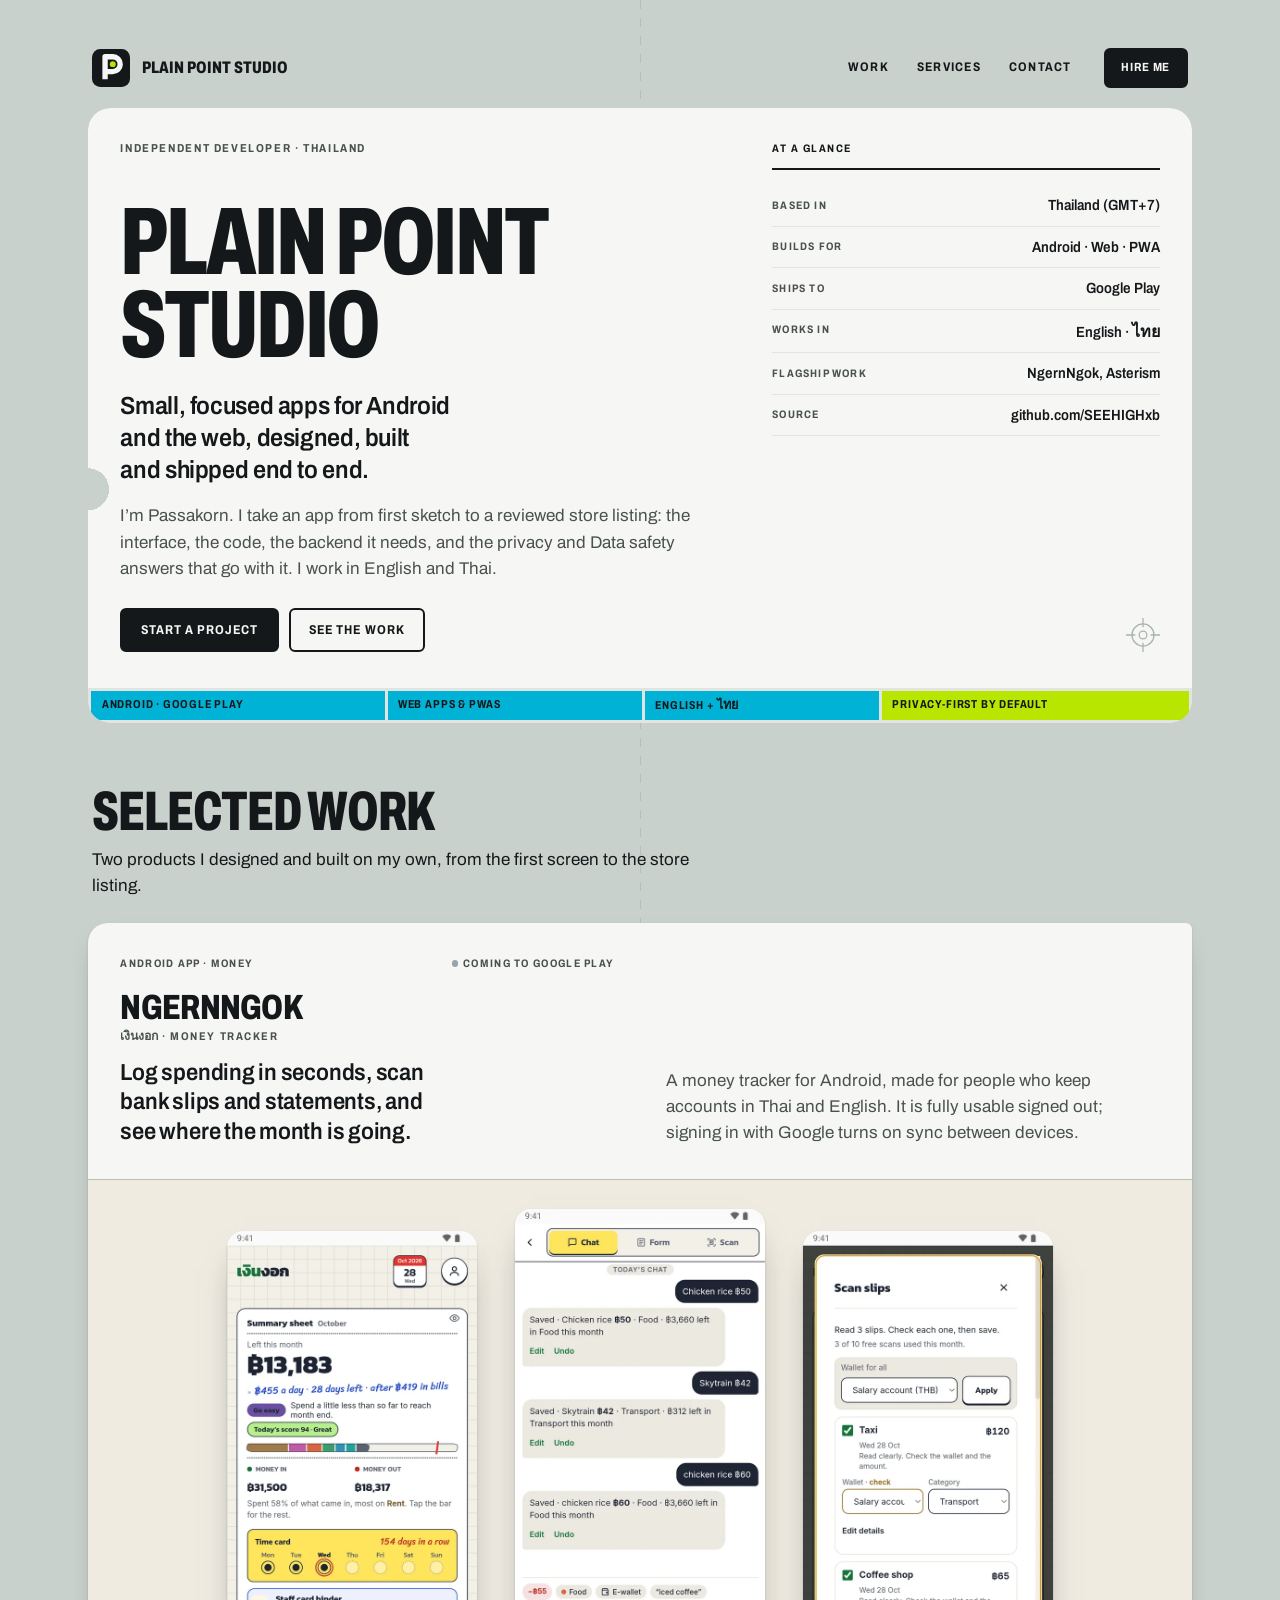
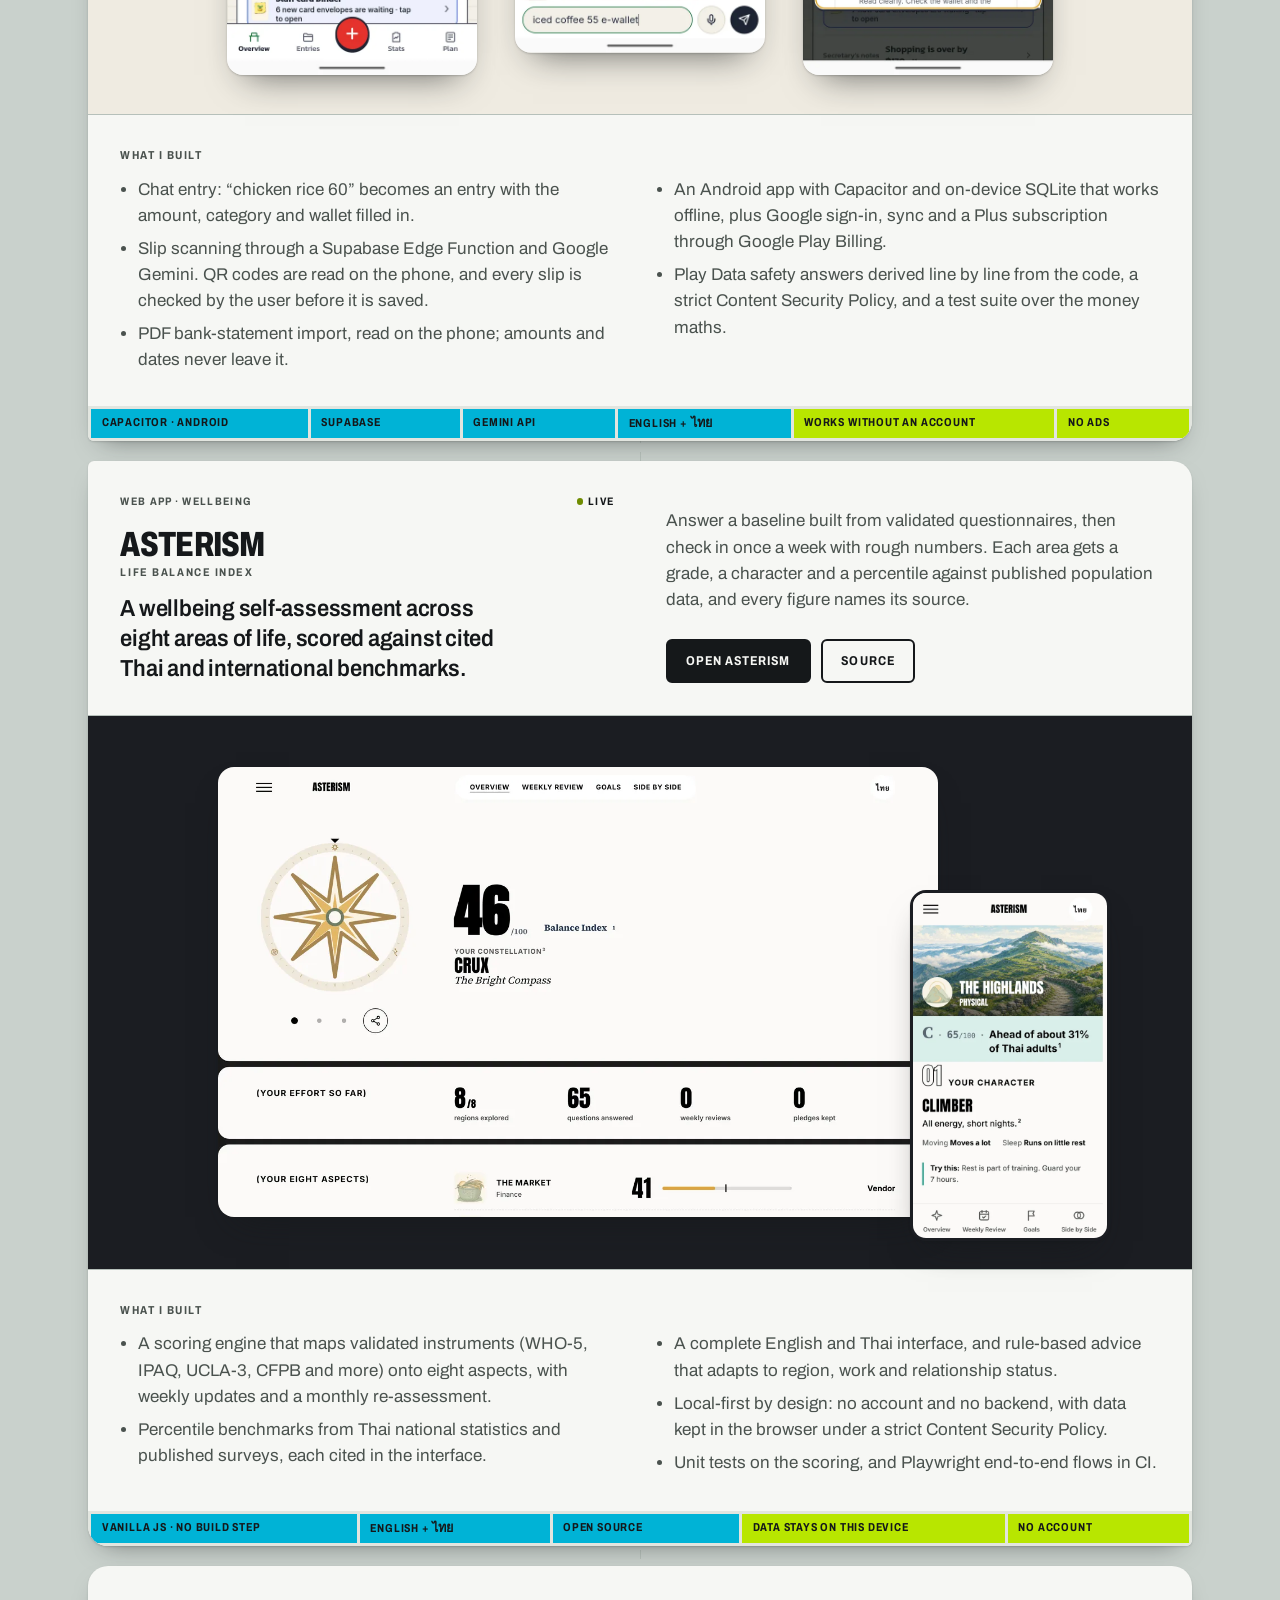
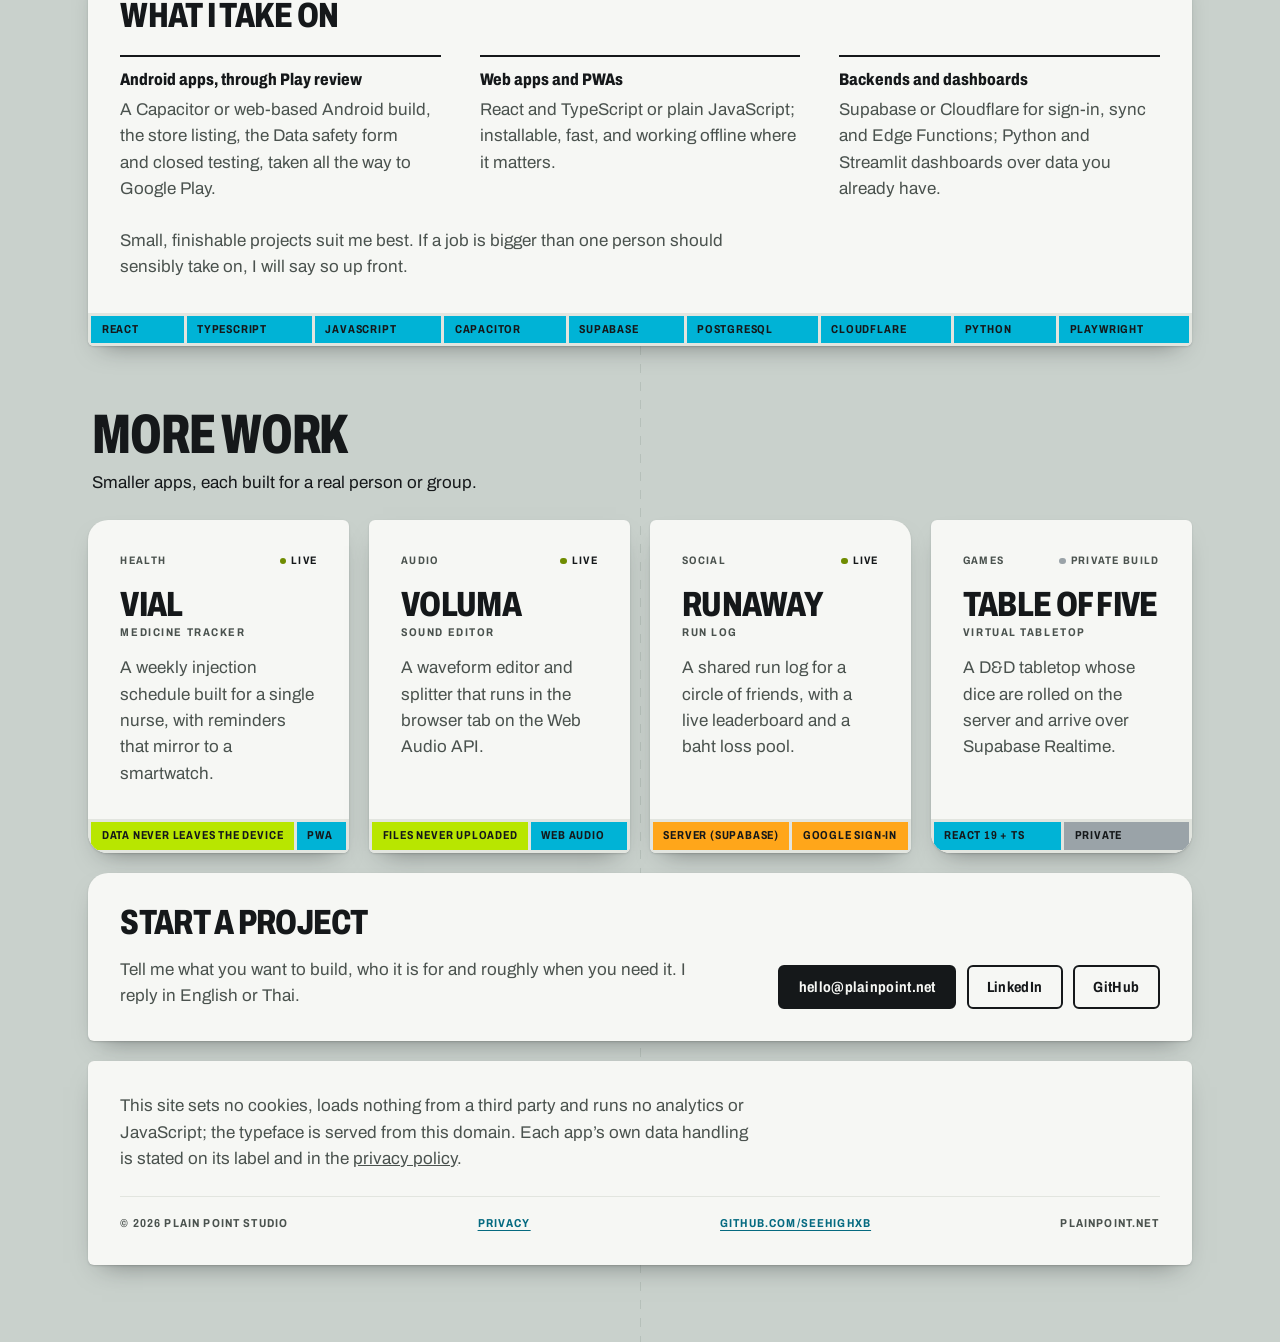
==== commit c100b70f: "feat: add LinkedIn to the contact route - Contact label: hello@plainpoint.net, LinkedIn, GitHub. Fiv" ====
--- a/index.html
+++ b/index.html
@@ -31,8 +31,8 @@
   "logo": "https://plainpoint.net/brand/mark-512.png",
   "email": "hello@plainpoint.net",
   "description": "Independent developer in Thailand building Android and web apps end to end.",
-  "founder": { "@type": "Person", "name": "Passakorn" },
-  "sameAs": ["https://github.com/SEEHIGHxb"]
+  "founder": { "@type": "Person", "name": "Passakorn Pattanachoo", "sameAs": ["https://www.linkedin.com/in/passakorn-pattanachoo/"] },
+  "sameAs": ["https://www.linkedin.com/in/passakorn-pattanachoo/", "https://github.com/SEEHIGHxb"]
 }
 </script>
 </head>
@@ -299,6 +299,7 @@
         </div>
         <ul class="contact__list" role="list">
           <li><a class="btn" href="mailto:hello@plainpoint.net">hello@plainpoint.net</a></li>
+          <li><a class="btn btn--ghost" href="https://www.linkedin.com/in/passakorn-pattanachoo/" target="_blank" rel="noopener me">LinkedIn<span class="sr-only"> (opens in a new tab)</span></a></li>
           <li><a class="btn btn--ghost" href="https://github.com/SEEHIGHxb" target="_blank" rel="noopener">GitHub<span class="sr-only"> (opens in a new tab)</span></a></li>
         </ul>
       </div>
